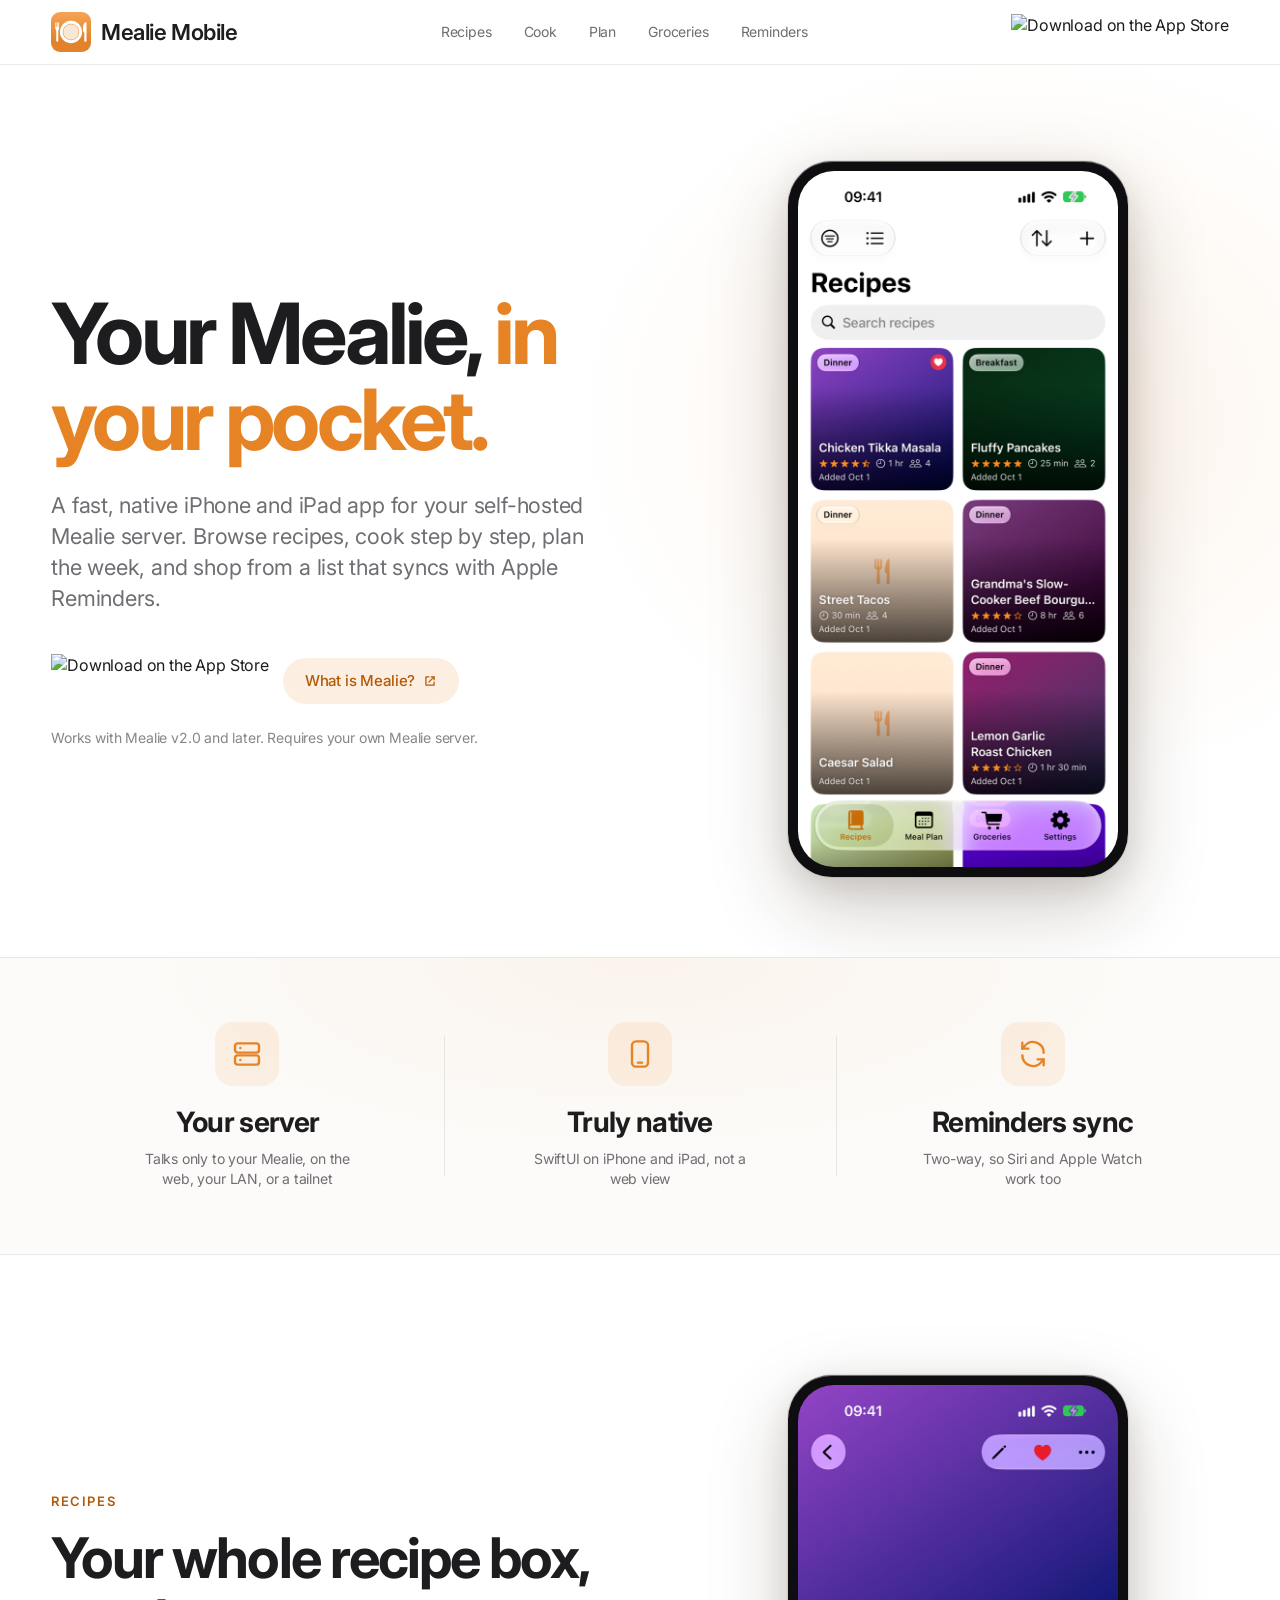
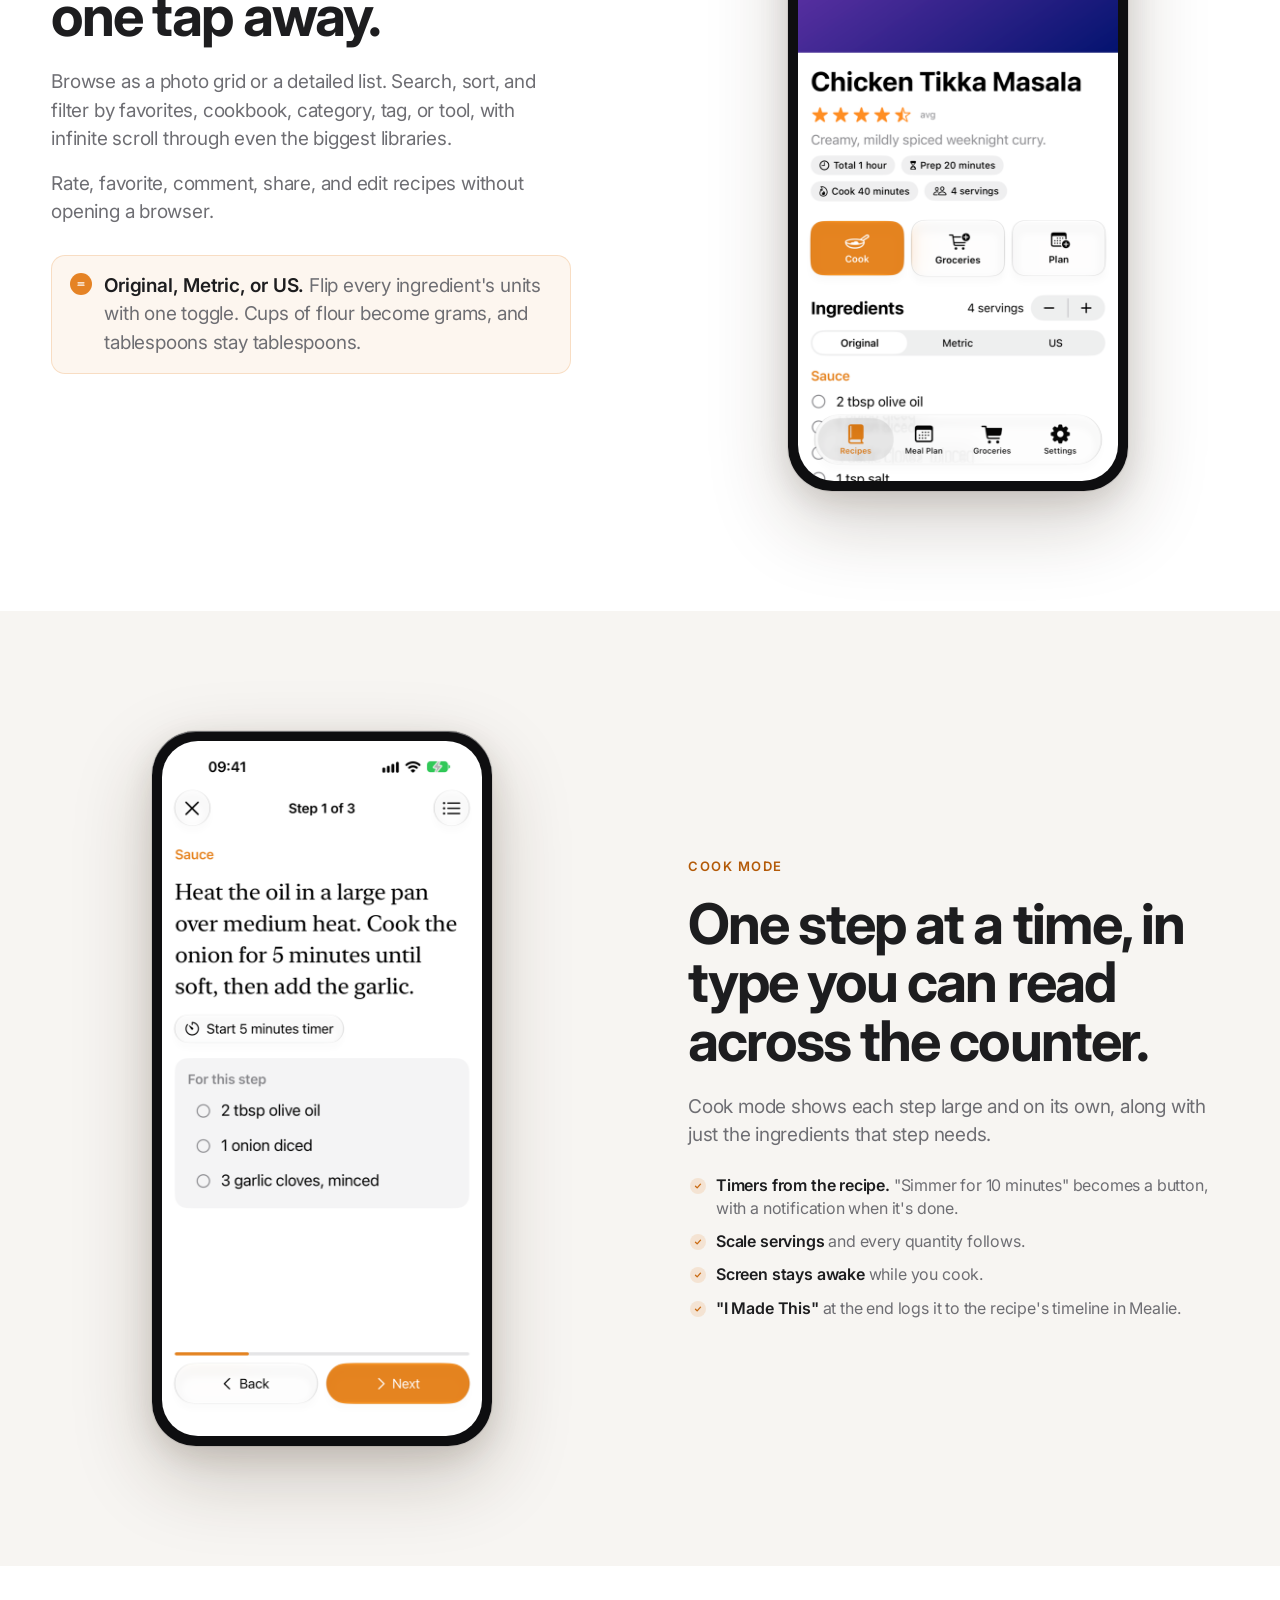
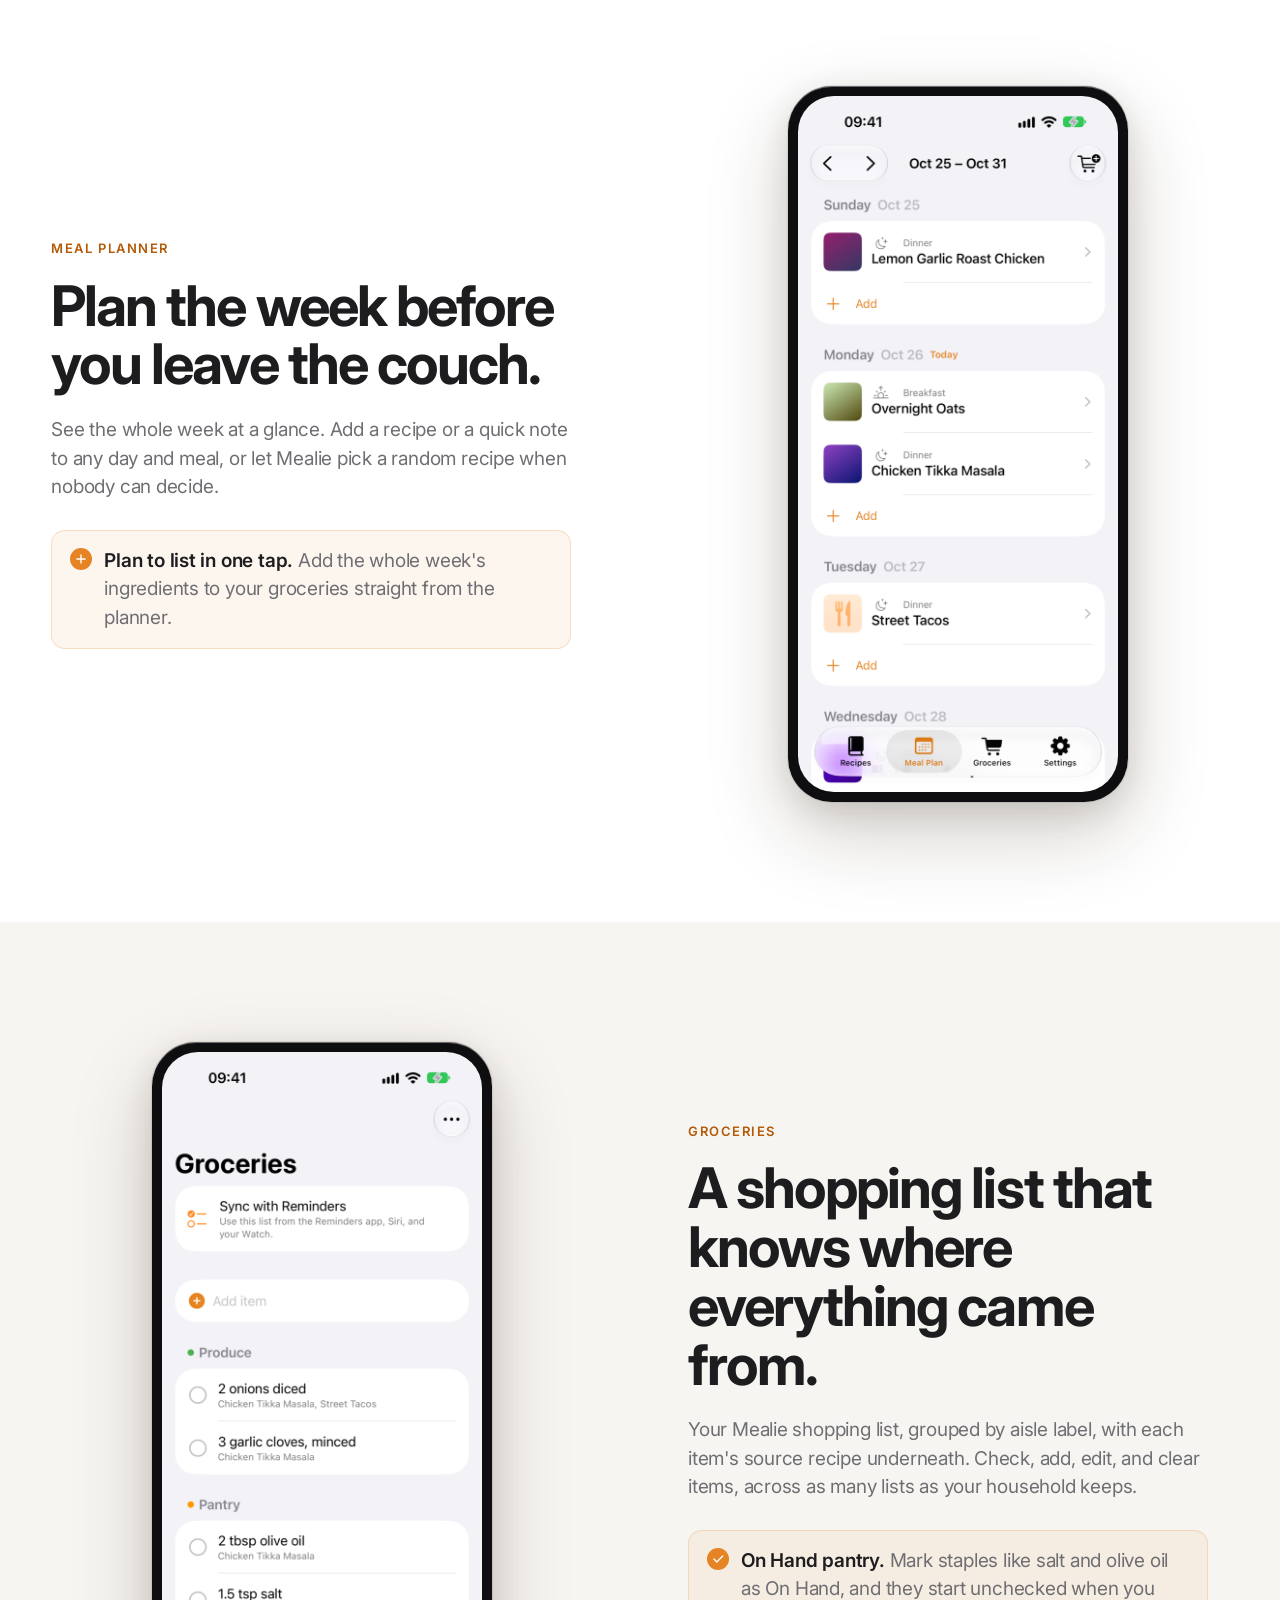
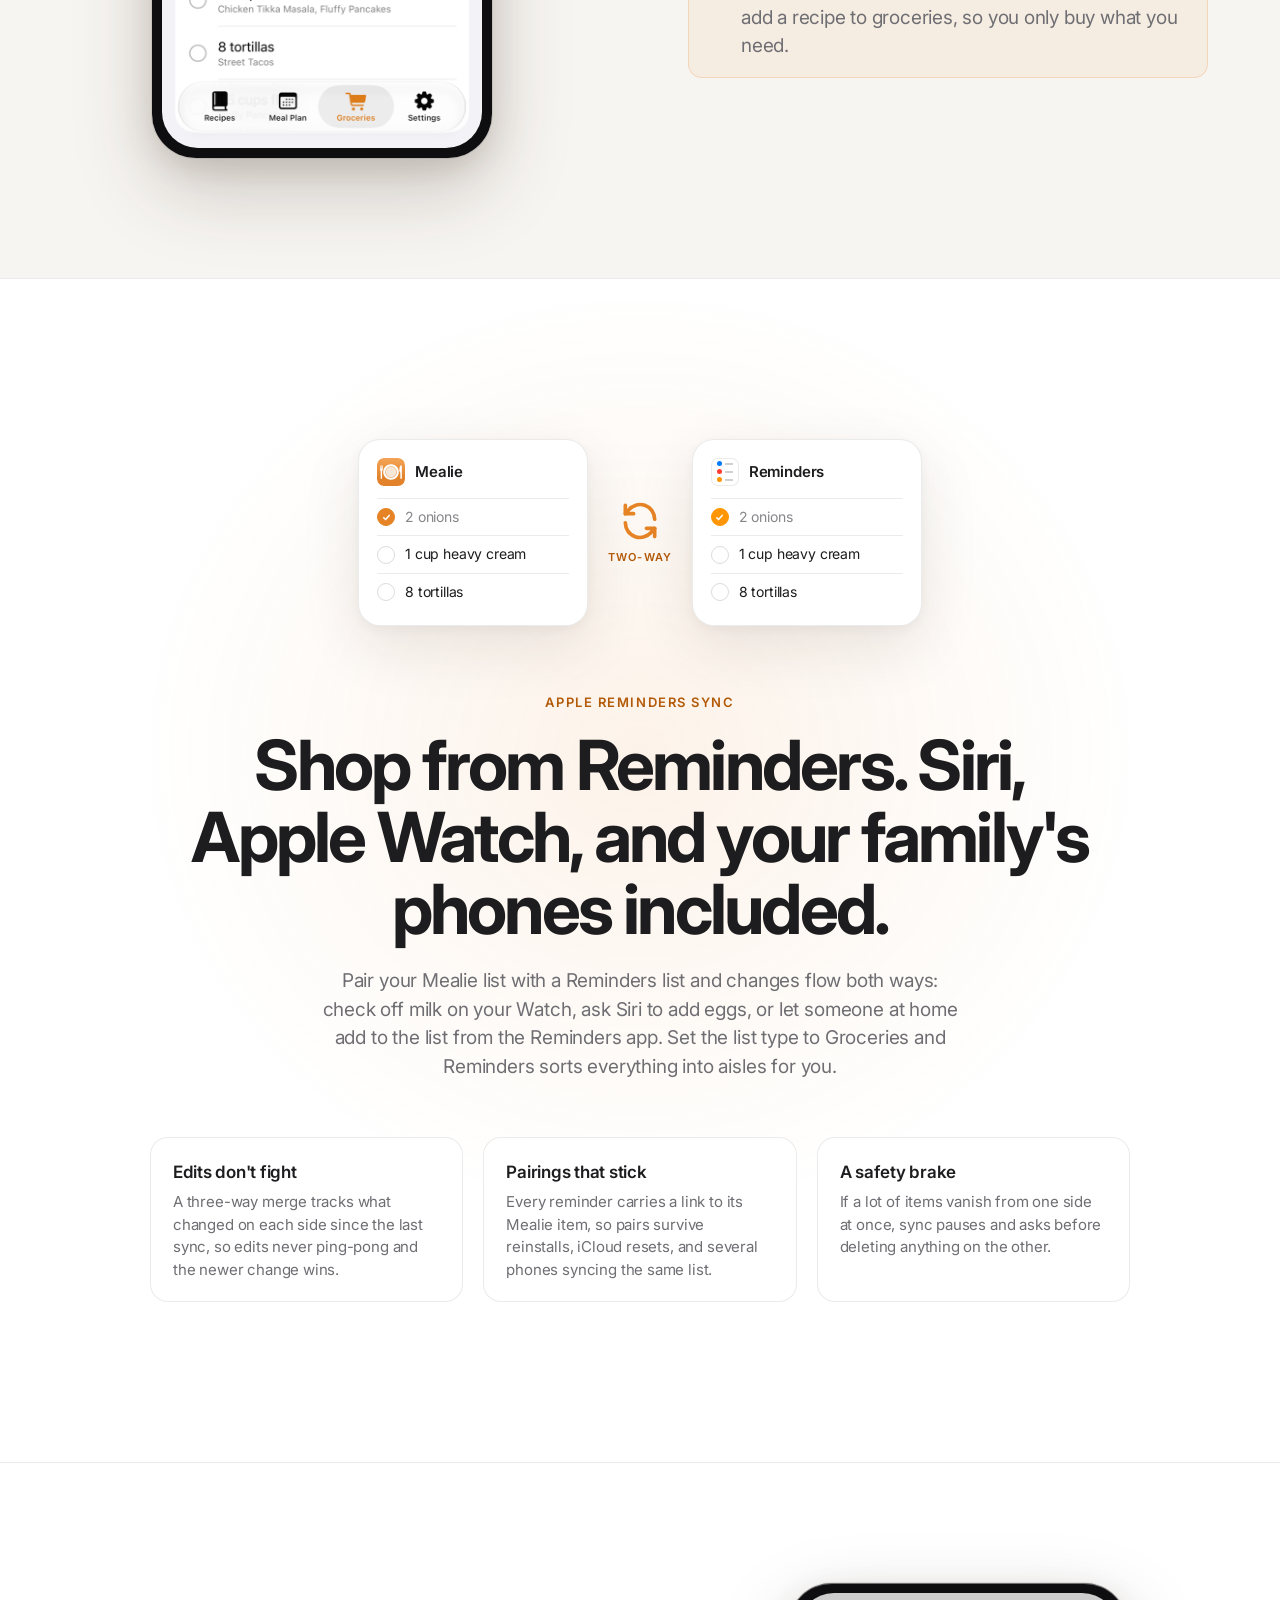
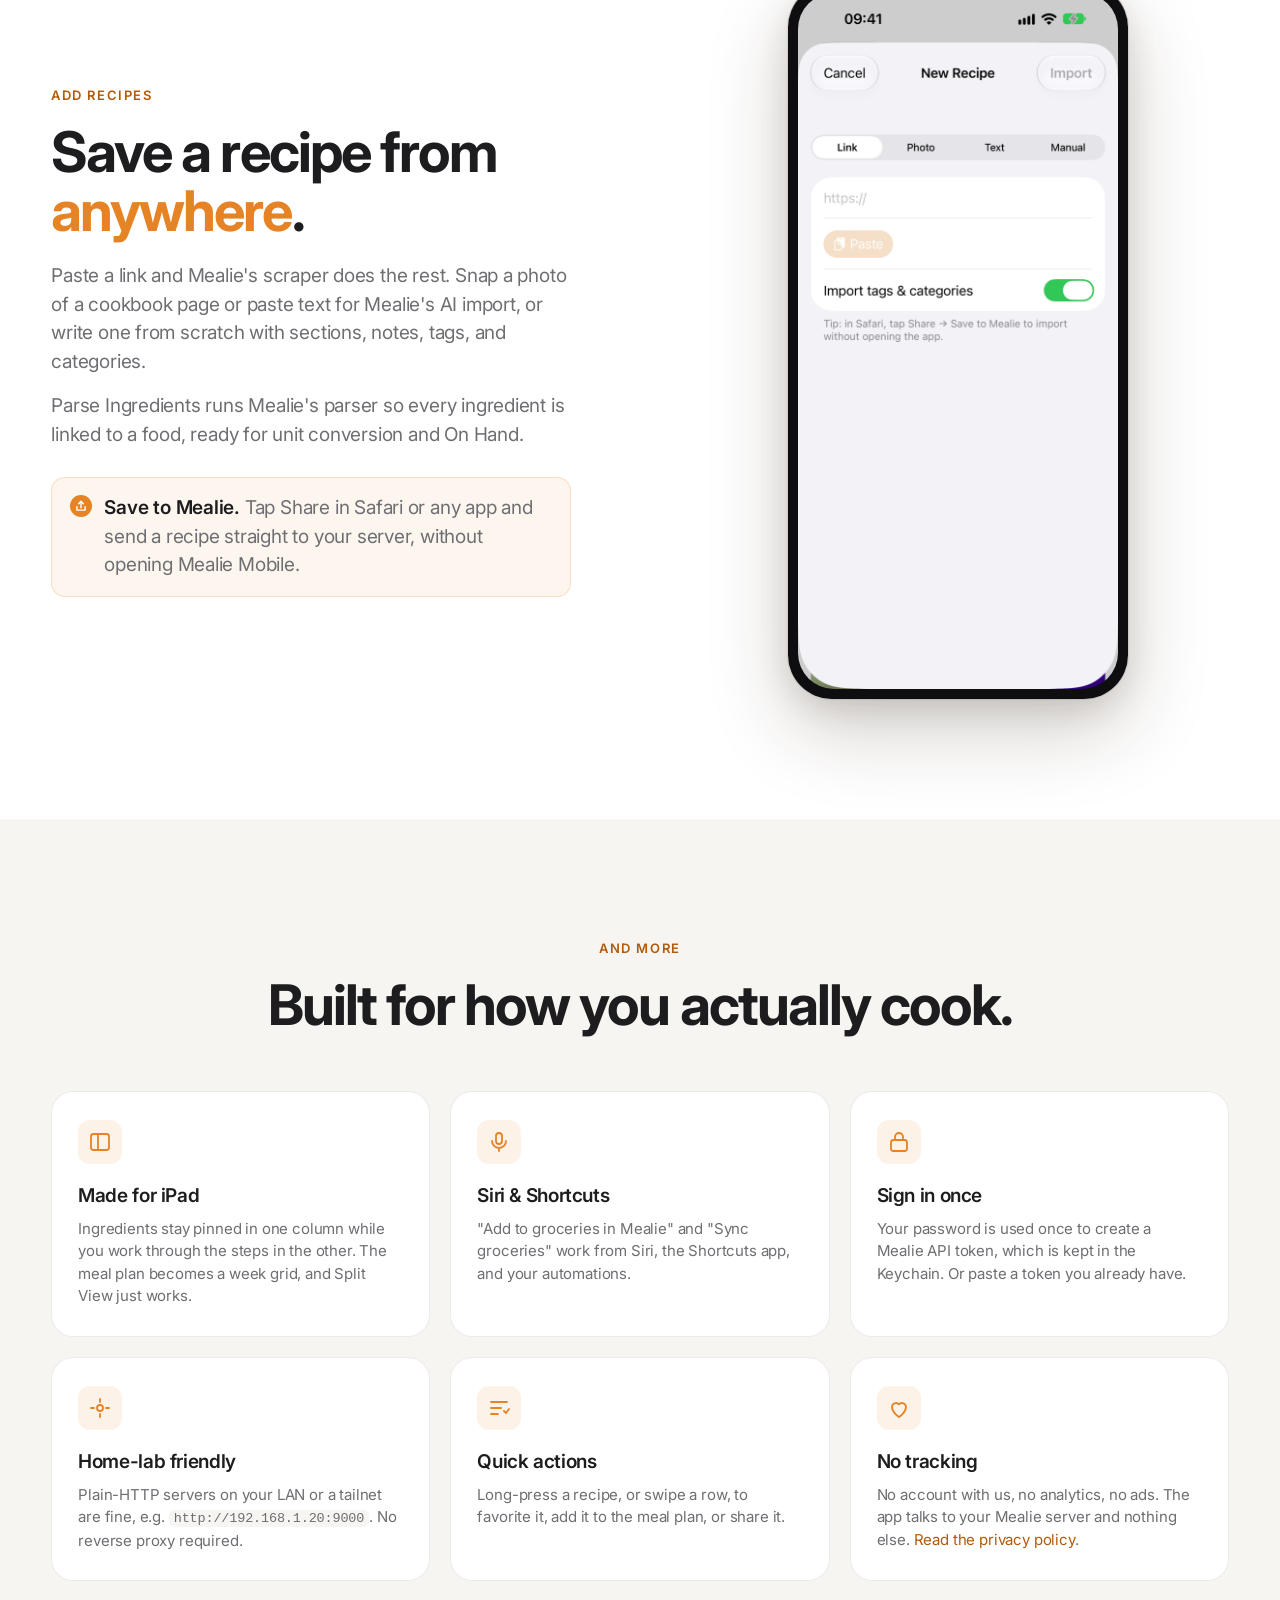
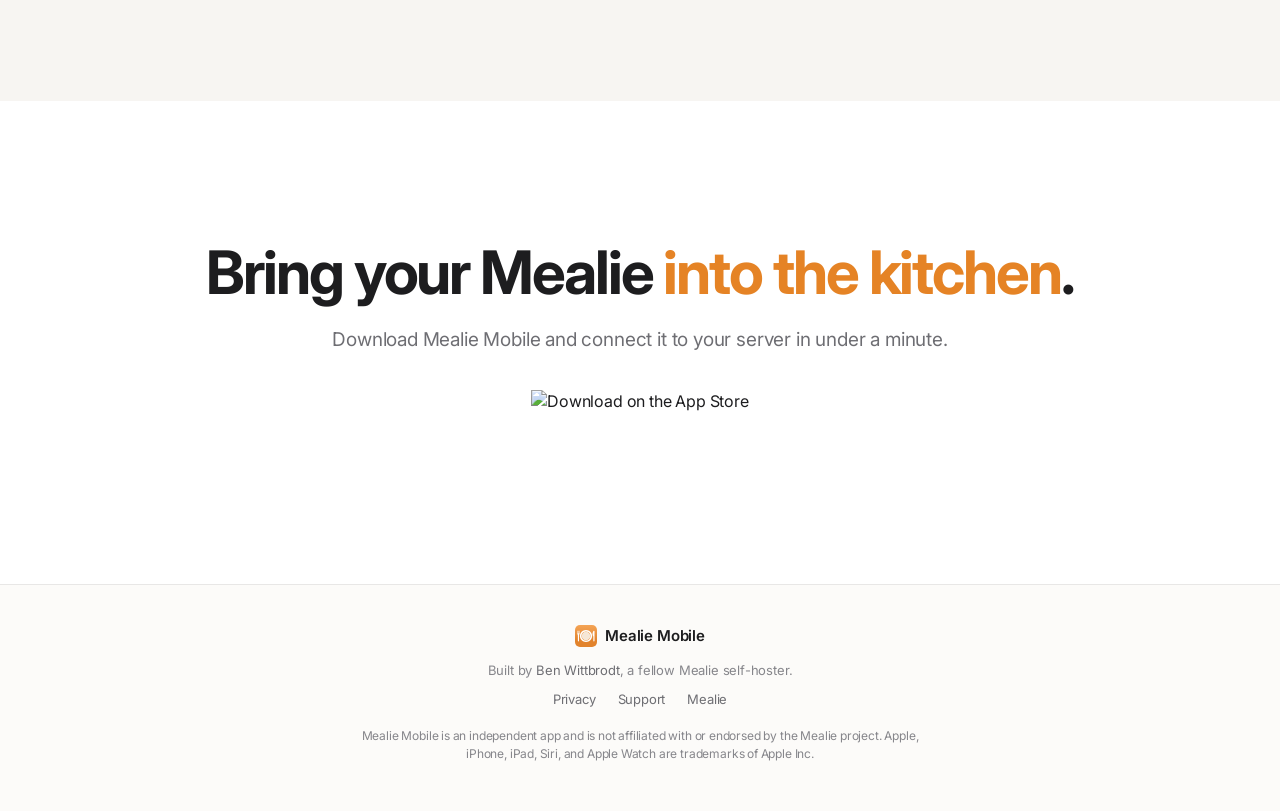
==== index.html @ fdcc12df "initial commit" ====
<!DOCTYPE html>
<html lang="en">

<head>
  <meta charset="UTF-8" />
  <meta name="viewport" content="width=device-width, initial-scale=1" />
  <title>Mealie Mobile — Your Mealie Server, Native on iPhone</title>
  <meta name="description"
    content="A native iPhone and iPad app for your self-hosted Mealie server. Browse recipes, cook step by step, plan the week, and shop with a grocery list that syncs two ways with Apple Reminders." />
  <link rel="icon" href="mealie_icon.svg" type="image/svg+xml" />
  <link rel="icon" href="ios_icon.png" type="image/png" />
  <link rel="apple-touch-icon" href="ios_icon.png" />
  <link rel="preconnect" href="https://fonts.googleapis.com" />
  <link rel="preconnect" href="https://fonts.gstatic.com" crossorigin />
  <link href="https://fonts.googleapis.com/css2?family=Inter:wght@400;500;600;700;800;900&display=swap"
    rel="stylesheet" />

  <link rel="stylesheet" href="style.css" />
</head>

<body>

  <nav>
    <div class="container nav-inner">
      <a class="logo" href="#">
        <img src="mealie_icon.svg" alt="" />
        <span>Mealie Mobile</span>
      </a>
      <div class="nav-links">
        <a href="#recipes">Recipes</a>
        <a href="#cook">Cook</a>
        <a href="#plan">Plan</a>
        <a href="#groceries">Groceries</a>
        <a href="#reminders">Reminders</a>
      </div>
      <!-- TODO: replace #download with the App Store URL once the listing is live (all badges on this page) -->
      <a class="nav-cta" href="#download" aria-label="Download Mealie Mobile on the App Store">
        <img src="https://tools.applemediaservices.com/api/badges/download-on-the-app-store/black/en-us?size=250x83"
          alt="Download on the App Store" />
      </a>
    </div>
  </nav>

  <main>

    <!-- HERO -->
    <section class="hero">
      <div class="container hero-grid">
        <div class="hero-copy">
          <h1>Your Mealie,<span class="accent"> in your pocket.</span></h1>
          <p class="hero-sub">
            A fast, native iPhone and iPad app for your self-hosted Mealie server. Browse recipes, cook step by step,
            plan the week, and shop from a list that syncs with Apple Reminders.
          </p>
          <div class="hero-actions">
            <a class="app-store-badge" href="#download" aria-label="Download Mealie Mobile on the App Store">
              <img
                src="https://tools.applemediaservices.com/api/badges/download-on-the-app-store/black/en-us?size=250x83"
                alt="Download on the App Store" />
            </a>
            <a class="btn-secondary" href="https://mealie.io" target="_blank" rel="noopener">
              What is Mealie?
              <svg width="14" height="14" viewBox="0 0 24 24" fill="none" stroke="currentColor" stroke-width="2.2"
                stroke-linecap="round" stroke-linejoin="round" aria-hidden="true">
                <path d="M14 5h5v5" />
                <path d="M19 5l-9 9" />
                <path d="M19 14v5H5V5h5" />
              </svg>
            </a>
          </div>
          <p class="hero-note">Works with Mealie v2.0 and later. Requires your own Mealie server.</p>
        </div>
        <div class="hero-device">
          <div class="device-frame">
            <div class="device-screen">
              <img src="screenshots/recipes.png" alt="Recipe library in Mealie Mobile"
                onerror="this.style.display='none'" />
            </div>
          </div>
        </div>
      </div>
    </section>

    <!-- METRICS STRIP -->
    <section class="metrics">
      <div class="container metrics-grid">
        <div class="metric">
          <div class="metric-icon" aria-hidden="true">
            <svg viewBox="0 0 24 24" fill="none" stroke="currentColor" stroke-width="1.8" stroke-linecap="round"
              stroke-linejoin="round">
              <rect x="3" y="4" width="18" height="7" rx="2" />
              <rect x="3" y="13" width="18" height="7" rx="2" />
              <path d="M7 7.5h.01M7 16.5h.01" />
            </svg>
          </div>
          <span class="metric-value">Your server</span>
          <span class="metric-label">Talks only to your Mealie, on the web, your LAN, or a tailnet</span>
        </div>
        <div class="metric">
          <div class="metric-icon" aria-hidden="true">
            <svg viewBox="0 0 24 24" fill="none" stroke="currentColor" stroke-width="1.8" stroke-linecap="round"
              stroke-linejoin="round">
              <rect x="6" y="2.5" width="12" height="19" rx="3" />
              <path d="M10.5 18.5h3" />
            </svg>
          </div>
          <span class="metric-value">Truly native</span>
          <span class="metric-label">SwiftUI on iPhone and iPad, not a web view</span>
        </div>
        <div class="metric">
          <div class="metric-icon" aria-hidden="true">
            <svg viewBox="0 0 24 24" fill="none" stroke="currentColor" stroke-width="1.8" stroke-linecap="round"
              stroke-linejoin="round">
              <path d="M20 11a8 8 0 0 0-14.3-4.9L4 8" />
              <path d="M4 3.5V8h4.5" />
              <path d="M4 13a8 8 0 0 0 14.3 4.9L20 16" />
              <path d="M20 20.5V16h-4.5" />
            </svg>
          </div>
          <span class="metric-value">Reminders sync</span>
          <span class="metric-label">Two-way, so Siri and Apple Watch work too</span>
        </div>
      </div>
    </section>

    <!-- RECIPES -->
    <section id="recipes" class="feature">
      <div class="container feature-grid">
        <div class="feature-copy">
          <div class="eyebrow">Recipes</div>
          <h2>Your whole recipe box, one tap away.</h2>
          <p>
            Browse as a photo grid or a detailed list. Search, sort, and filter by favorites, cookbook, category, tag,
            or tool, with infinite scroll through even the biggest libraries.
          </p>
          <p>
            Rate, favorite, comment, share, and edit recipes without opening a browser.
          </p>
          <div class="feature-callout">
            <div class="fc-icon" aria-hidden="true">
              <svg viewBox="0 0 24 24" fill="none" stroke="currentColor" stroke-width="2.4" stroke-linecap="round"
                stroke-linejoin="round">
                <path d="M7 10h10M7 14h10" />
              </svg>
            </div>
            <p><strong>Original, Metric, or US.</strong> Flip every ingredient's units with one toggle. Cups of flour
              become grams, and tablespoons stay tablespoons.</p>
          </div>
        </div>
        <div class="feature-media">
          <div class="device-frame">
            <div class="device-screen">
              <img src="screenshots/recipe.png" alt="Recipe page with ingredients and unit toggle"
                onerror="this.style.display='none'" />
            </div>
          </div>
        </div>
      </div>
    </section>

    <!-- COOK MODE -->
    <section id="cook" class="feature alt">
      <div class="container feature-grid reverse">
        <div class="feature-copy">
          <div class="eyebrow">Cook Mode</div>
          <h2>One step at a time, in type you can read across the counter.</h2>
          <p>
            Cook mode shows each step large and on its own, along with just the ingredients that step needs.
          </p>
          <ul class="feature-list">
            <li><strong>Timers from the recipe.</strong> "Simmer for 10 minutes" becomes a button, with a
              notification when it's done.</li>
            <li><strong>Scale servings</strong> and every quantity follows.</li>
            <li><strong>Screen stays awake</strong> while you cook.</li>
            <li><strong>"I Made This"</strong> at the end logs it to the recipe's timeline in Mealie.</li>
          </ul>
        </div>
        <div class="feature-media">
          <div class="device-frame">
            <div class="device-screen">
              <img src="screenshots/cook.png" alt="Cook mode step with timer and step ingredients"
                onerror="this.style.display='none'" />
            </div>
          </div>
        </div>
      </div>
    </section>

    <!-- MEAL PLAN -->
    <section id="plan" class="feature">
      <div class="container feature-grid">
        <div class="feature-copy">
          <div class="eyebrow">Meal Planner</div>
          <h2>Plan the week before you leave the couch.</h2>
          <p>
            See the whole week at a glance. Add a recipe or a quick note to any day and meal, or let Mealie pick a
            random recipe when nobody can decide.
          </p>
          <div class="feature-callout">
            <div class="fc-icon" aria-hidden="true">
              <svg viewBox="0 0 24 24" fill="none" stroke="currentColor" stroke-width="2.4" stroke-linecap="round"
                stroke-linejoin="round">
                <path d="M12 5v14M5 12h14" />
              </svg>
            </div>
            <p><strong>Plan to list in one tap.</strong> Add the whole week's ingredients to your groceries straight
              from the planner.</p>
          </div>
        </div>
        <div class="feature-media">
          <div class="device-frame">
            <div class="device-screen">
              <img src="screenshots/mealplan.png" alt="Weekly meal plan" onerror="this.style.display='none'" />
            </div>
          </div>
        </div>
      </div>
    </section>

    <!-- GROCERIES -->
    <section id="groceries" class="feature alt">
      <div class="container feature-grid reverse">
        <div class="feature-copy">
          <div class="eyebrow">Groceries</div>
          <h2>A shopping list that knows where everything came from.</h2>
          <p>
            Your Mealie shopping list, grouped by aisle label, with each item's source recipe underneath. Check, add,
            edit, and clear items, across as many lists as your household keeps.
          </p>
          <div class="feature-callout">
            <div class="fc-icon" aria-hidden="true">
              <svg viewBox="0 0 24 24" fill="none" stroke="currentColor" stroke-width="2.4" stroke-linecap="round"
                stroke-linejoin="round">
                <path d="M5 12l5 5L20 7" />
              </svg>
            </div>
            <p><strong>On Hand pantry.</strong> Mark staples like salt and olive oil as On Hand, and they start
              unchecked when you add a recipe to groceries, so you only buy what you need.</p>
          </div>
        </div>
        <div class="feature-media">
          <div class="device-frame">
            <div class="device-screen">
              <img src="screenshots/groceries.png" alt="Grocery list grouped by label"
                onerror="this.style.display='none'" />
            </div>
          </div>
        </div>
      </div>
    </section>

    <!-- REMINDERS SYNC -->
    <section id="reminders" class="premium">
      <div class="container">
        <div class="sync-visual" role="img"
          aria-label="Items on the Mealie grocery list mirrored in an Apple Reminders list">
          <div class="sync-card">
            <div class="sync-card-head">
              <img src="mealie_icon.svg" alt="" />
              <span>Mealie</span>
            </div>
            <div class="sync-row done"><span class="tick"></span>2 onions</div>
            <div class="sync-row"><span class="tick"></span>1 cup heavy cream</div>
            <div class="sync-row"><span class="tick"></span>8 tortillas</div>
          </div>
          <div class="sync-arrows" aria-hidden="true">
            <svg viewBox="0 0 24 24" fill="none" stroke="currentColor" stroke-width="2" stroke-linecap="round"
              stroke-linejoin="round">
              <path d="M20 11a8 8 0 0 0-14.3-4.9L4 8" />
              <path d="M4 3.5V8h4.5" />
              <path d="M4 13a8 8 0 0 0 14.3 4.9L20 16" />
              <path d="M20 20.5V16h-4.5" />
            </svg>
            <span>Two-way</span>
          </div>
          <div class="sync-card reminders">
            <div class="sync-card-head">
              <span class="rem-icon" aria-hidden="true"><i style="--c:#007AFF"></i><i style="--c:#FF3B30"></i><i
                  style="--c:#FF9500"></i></span>
              <span>Reminders</span>
            </div>
            <div class="sync-row done"><span class="tick"></span>2 onions</div>
            <div class="sync-row"><span class="tick"></span>1 cup heavy cream</div>
            <div class="sync-row"><span class="tick"></span>8 tortillas</div>
          </div>
        </div>
        <div class="eyebrow">Apple Reminders Sync</div>
        <h2>Shop from Reminders. Siri, Apple Watch, and your family's phones included.</h2>
        <p>
          Pair your Mealie list with a Reminders list and changes flow both ways: check off milk on your Watch, ask Siri
          to add eggs, or let someone at home add to the list from the Reminders app. Set the list type to Groceries
          and Reminders sorts everything into aisles for you.
        </p>
        <div class="fact-grid">
          <div class="fact">
            <h3>Edits don't fight</h3>
            <p>A three-way merge tracks what changed on each side since the last sync, so edits never ping-pong and
              the newer change wins.</p>
          </div>
          <div class="fact">
            <h3>Pairings that stick</h3>
            <p>Every reminder carries a link to its Mealie item, so pairs survive reinstalls, iCloud resets, and
              several phones syncing the same list.</p>
          </div>
          <div class="fact">
            <h3>A safety brake</h3>
            <p>If a lot of items vanish from one side at once, sync pauses and asks before deleting anything on the
              other.</p>
          </div>
        </div>
      </div>
    </section>

    <!-- ADD RECIPES -->
    <section id="import" class="feature">
      <div class="container feature-grid">
        <div class="feature-copy">
          <div class="eyebrow">Add Recipes</div>
          <h2>Save a recipe from <span class="accent">anywhere</span>.</h2>
          <p>
            Paste a link and Mealie's scraper does the rest. Snap a photo of a cookbook page or paste text for Mealie's
            AI import, or write one from scratch with sections, notes, tags, and categories.
          </p>
          <p>
            Parse Ingredients runs Mealie's parser so every ingredient is linked to a food, ready for unit conversion
            and On Hand.
          </p>
          <div class="feature-callout">
            <div class="fc-icon" aria-hidden="true">
              <svg viewBox="0 0 24 24" fill="none" stroke="currentColor" stroke-width="2.4" stroke-linecap="round"
                stroke-linejoin="round">
                <path d="M12 15V4M8 8l4-4 4 4" />
                <path d="M5 13v6h14v-6" />
              </svg>
            </div>
            <p><strong>Save to Mealie.</strong> Tap Share in Safari or any app and send a recipe straight to your
              server, without opening Mealie Mobile.</p>
          </div>
        </div>
        <div class="feature-media">
          <div class="device-frame">
            <div class="device-screen">
              <img src="screenshots/import.png" alt="New recipe sheet with link, photo, text and manual import"
                onerror="this.style.display='none'" />
            </div>
          </div>
        </div>
      </div>
    </section>

    <!-- MORE -->
    <section class="more feature alt">
      <div class="container">
        <div class="more-head">
          <div class="eyebrow">And More</div>
          <h2>Built for how you actually cook.</h2>
        </div>
        <div class="card-grid">
          <div class="card">
            <div class="card-icon" aria-hidden="true">
              <svg viewBox="0 0 24 24" fill="none" stroke="currentColor" stroke-width="1.8" stroke-linecap="round"
                stroke-linejoin="round">
                <rect x="3" y="4" width="18" height="16" rx="2.5" />
                <path d="M10 4v16" />
              </svg>
            </div>
            <h3>Made for iPad</h3>
            <p>Ingredients stay pinned in one column while you work through the steps in the other. The meal plan
              becomes a week grid, and Split View just works.</p>
          </div>
          <div class="card">
            <div class="card-icon" aria-hidden="true">
              <svg viewBox="0 0 24 24" fill="none" stroke="currentColor" stroke-width="1.8" stroke-linecap="round"
                stroke-linejoin="round">
                <rect x="9" y="3" width="6" height="11" rx="3" />
                <path d="M5 11a7 7 0 0 0 14 0M12 18v3" />
              </svg>
            </div>
            <h3>Siri &amp; Shortcuts</h3>
            <p>"Add to groceries in Mealie" and "Sync groceries" work from Siri, the Shortcuts app, and your
              automations.</p>
          </div>
          <div class="card">
            <div class="card-icon" aria-hidden="true">
              <svg viewBox="0 0 24 24" fill="none" stroke="currentColor" stroke-width="1.8" stroke-linecap="round"
                stroke-linejoin="round">
                <rect x="4" y="10" width="16" height="11" rx="2.5" />
                <path d="M8 10V7a4 4 0 0 1 8 0v3" />
              </svg>
            </div>
            <h3>Sign in once</h3>
            <p>Your password is used once to create a Mealie API token, which is kept in the Keychain. Or paste a token
              you already have.</p>
          </div>
          <div class="card">
            <div class="card-icon" aria-hidden="true">
              <svg viewBox="0 0 24 24" fill="none" stroke="currentColor" stroke-width="1.8" stroke-linecap="round"
                stroke-linejoin="round">
                <circle cx="12" cy="12" r="3" />
                <path d="M12 3v3M12 18v3M3 12h3M18 12h3" />
              </svg>
            </div>
            <h3>Home-lab friendly</h3>
            <p>Plain-HTTP servers on your LAN or a tailnet are fine, e.g. <code>http://192.168.1.20:9000</code>. No
              reverse proxy required.</p>
          </div>
          <div class="card">
            <div class="card-icon" aria-hidden="true">
              <svg viewBox="0 0 24 24" fill="none" stroke="currentColor" stroke-width="1.8" stroke-linecap="round"
                stroke-linejoin="round">
                <path d="M4 6h16M4 12h10M4 18h7" />
                <path d="M17 15l2 2 3-4" />
              </svg>
            </div>
            <h3>Quick actions</h3>
            <p>Long-press a recipe, or swipe a row, to favorite it, add it to the meal plan, or share it.</p>
          </div>
          <div class="card">
            <div class="card-icon" aria-hidden="true">
              <svg viewBox="0 0 24 24" fill="none" stroke="currentColor" stroke-width="1.8" stroke-linecap="round"
                stroke-linejoin="round">
                <path d="M12 21s-7-4.4-7-10a4 4 0 0 1 7-2.6A4 4 0 0 1 19 11c0 5.6-7 10-7 10z" />
              </svg>
            </div>
            <h3>No tracking</h3>
            <p>No account with us, no analytics, no ads. The app talks to your Mealie server and nothing else. <a
                href="privacy.html" style="color:var(--accent-text)">Read the privacy policy</a>.</p>
          </div>
        </div>
      </div>
    </section>

    <!-- CTA -->
    <section id="download" class="cta">
      <div class="container">
        <h2>Bring your Mealie <span class="accent">into the kitchen</span>.</h2>
        <p>Download Mealie Mobile and connect it to your server in under a minute.</p>
        <div class="cta-actions">
          <a class="app-store-badge" href="#download" aria-label="Download Mealie Mobile on the App Store">
            <img src="https://tools.applemediaservices.com/api/badges/download-on-the-app-store/black/en-us?size=250x83"
              alt="Download on the App Store" />
          </a>
        </div>
      </div>
    </section>

  </main>

  <footer>
    <div class="container">
      <div class="footer-logo">
        <img src="mealie_icon.svg" alt="" />
        <span>Mealie Mobile</span>
      </div>
      <p>Built by <a href="https://benwittbrodt.com" target="_blank">Ben Wittbrodt</a>, a fellow Mealie self-hoster.</p>
      <div class="footer-links">
        <a href="privacy.html">Privacy</a>
        <a href="support.html">Support</a>
        <a href="https://mealie.io" target="_blank" rel="noopener">Mealie</a>
      </div>
      <p class="footer-legal">Mealie Mobile is an independent app and is not affiliated with or endorsed by the Mealie
        project. Apple, iPhone, iPad, Siri, and Apple Watch are trademarks of Apple Inc.</p>
    </div>
  </footer>

</body>

</html>
---- style.css ----
:root {
  --bg: #FFFFFF;
  --bg-soft: #F7F5F2;
  --bg-tint: #FCFBF9;
  --panel: #FFFFFF;

  --text: #1D1D1F;
  --text-2: #6E6E73;
  --text-3: #86868B;

  --border: rgba(0, 0, 0, 0.08);
  --border-2: rgba(0, 0, 0, 0.14);

  /* AccentColor from the app's asset catalog */
  --accent: #E58325;
  --accent-hover: #C96A12;
  /* Darker shade for small text on white, where the brand orange is too light to read */
  --accent-text: #B35A08;

  --max-width: 1280px;

  --accent-glow: rgba(229, 131, 37, 0.25);
  --elev-3: 0 20px 60px rgba(50, 30, 15, 0.10), 0 4px 12px rgba(50, 30, 15, 0.04);
}

* {
  margin: 0;
  padding: 0;
  box-sizing: border-box;
}

html {
  scroll-behavior: smooth;
}

body {
  font-family: 'Inter', -apple-system, BlinkMacSystemFont, 'SF Pro Display', 'SF Pro Text', Helvetica, sans-serif;
  background: var(--bg);
  color: var(--text);
  line-height: 1.47;
  letter-spacing: -0.011em;
  -webkit-font-smoothing: antialiased;
  -moz-osx-font-smoothing: grayscale;
}

a {
  color: inherit;
  text-decoration: none;
}

img {
  display: block;
  max-width: 100%;
}

code {
  font-family: ui-monospace, 'SF Mono', Menlo, monospace;
  font-size: 0.9em;
  background: var(--bg-soft);
  padding: 1px 5px;
  border-radius: 5px;
}

.container {
  width: min(92%, var(--max-width));
  margin: 0 auto;
}

/* ── NAV ─────────────────────────────────────────────── */
nav {
  position: sticky;
  top: 0;
  z-index: 100;
  backdrop-filter: saturate(180%) blur(20px);
  -webkit-backdrop-filter: saturate(180%) blur(20px);
  background: rgba(255, 255, 255, 0.72);
  border-bottom: 1px solid var(--border);
}

.nav-inner {
  height: 64px;
  display: flex;
  align-items: center;
  justify-content: space-between;
}

.logo {
  display: flex;
  align-items: center;
  gap: 10px;
  font-weight: 600;
  font-size: 22px;
  letter-spacing: -0.02em;
  color: var(--text);
}

.logo img {
  width: 40px;
  height: 40px;
}

.nav-links {
  display: flex;
  gap: 32px;
  font-size: 14px;
  color: var(--text-2);
}

.nav-links a:hover {
  color: var(--text);
}

.nav-cta img {
  height: 36px;
  transition: opacity 0.2s;
}

.nav-cta:hover img {
  opacity: 0.82;
}

/* ── HERO ────────────────────────────────────────────── */
.hero {
  padding: 96px 0 80px;
  background:
    radial-gradient(ellipse 50% 60% at 80% 40%, rgba(229, 131, 37, 0.10), transparent 70%),
    var(--bg);
}

.hero-grid {
  display: grid;
  grid-template-columns: 1fr 1fr;
  gap: 96px;
  align-items: center;
}

.hero h1 {
  font-size: clamp(48px, 6.6vw, 88px);
  font-weight: 700;
  line-height: 1.02;
  letter-spacing: -0.045em;
  max-width: 760px;
  margin-bottom: 28px;
  color: var(--text);
}

.accent {
  color: var(--accent);
}

.hero-sub {
  font-size: clamp(18px, 1.7vw, 22px);
  color: var(--text-2);
  max-width: 560px;
  margin-bottom: 40px;
  line-height: 1.42;
  letter-spacing: -0.01em;
}

.hero-actions {
  display: flex;
  align-items: center;
  gap: 14px;
  flex-wrap: wrap;
}

.hero-note {
  margin-top: 20px;
  font-size: 14px;
  color: var(--text-3);
}

.btn-primary {
  background: var(--accent);
  color: #fff;
  font-weight: 500;
  font-size: 15px;
  padding: 12px 22px;
  border-radius: 999px;
  transition: background 0.18s;
}

.btn-primary:hover {
  background: var(--accent-hover);
}

.btn-secondary {
  color: var(--accent-text);
  font-weight: 500;
  font-size: 15px;
  padding: 12px 22px;
  border-radius: 999px;
  background: rgba(229, 131, 37, 0.13);
  display: inline-flex;
  align-items: center;
  gap: 8px;
  transition: background 0.18s, color 0.18s;
}

.btn-secondary:hover {
  background: rgba(229, 131, 37, 0.2);
  color: var(--accent-hover);
}

/* Device frame for hero + features
   Aspect ratio matches the iPhone 18 Pro screenshots (1206 × 2622). */
.device-frame {
  --device-ratio: 1206 / 2622;
  position: relative;
  width: 100%;
  max-width: 340px;
  margin: 0 auto;
  background: #0E0E10;
  border-radius: 44px;
  padding: 10px;
  box-shadow:
    0 1px 0 rgba(255, 255, 255, 0.4) inset,
    0 0 0 1px rgba(0, 0, 0, 0.08),
    0 30px 80px rgba(50, 30, 15, 0.22),
    0 10px 30px rgba(50, 30, 15, 0.12);
}

.device-screen {
  position: relative;
  width: 100%;
  aspect-ratio: var(--device-ratio);
  border-radius: 36px;
  overflow: hidden;
  background:
    radial-gradient(ellipse at 50% 0%, rgba(229, 131, 37, 0.18), transparent 60%),
    linear-gradient(180deg, #FCF7F2 0%, #F3E7DA 100%);
}

.device-screen img {
  display: block;
  width: 100%;
  height: auto;
}

/* ── METRICS STRIP ───────────────────────────────────── */
.metrics {
  position: relative;
  overflow: hidden;
  border-top: 1px solid var(--border);
  border-bottom: 1px solid var(--border);
  background: var(--bg-tint);
}

.metrics::before {
  content: '';
  position: absolute;
  inset: 0;
  background:
    radial-gradient(ellipse 60% 100% at 50% 0%, rgba(229, 131, 37, 0.06), transparent 70%);
  pointer-events: none;
}

.metrics-grid {
  position: relative;
  display: grid;
  grid-template-columns: repeat(3, 1fr);
  padding: 56px 0;
  gap: 0;
}

.metric {
  position: relative;
  display: flex;
  flex-direction: column;
  align-items: center;
  text-align: center;
  padding: 8px 24px;
}

.metric+.metric::before {
  content: '';
  position: absolute;
  left: 0;
  top: 12%;
  bottom: 12%;
  width: 1px;
  background: var(--border);
}

.metric-icon {
  width: 64px;
  height: 64px;
  margin-bottom: 16px;
  display: flex;
  align-items: center;
  justify-content: center;
  border-radius: 18px;
  color: var(--accent);
  background: rgba(229, 131, 37, 0.10);
}

.metric-icon svg {
  width: 32px;
  height: 32px;
}

.metric-value {
  display: block;
  font-size: 28px;
  font-weight: 700;
  letter-spacing: -0.025em;
  margin-bottom: 6px;
  color: var(--text);
}

.metric-label {
  display: block;
  font-size: 14px;
  color: var(--text-2);
  max-width: 240px;
}

/* ── FEATURE SECTIONS ────────────────────────────────── */
.feature {
  padding: 120px 0;
}

.feature.alt {
  background: var(--bg-soft);
}

.feature-grid {
  display: grid;
  grid-template-columns: 1fr 1fr;
  gap: 96px;
  align-items: center;
}

.feature-grid.reverse> :first-child {
  order: 2;
}

.eyebrow {
  color: var(--accent-text);
  font-size: 13px;
  font-weight: 600;
  letter-spacing: 0.12em;
  text-transform: uppercase;
  margin-bottom: 18px;
}

.feature-callout {
  margin-top: 28px;
  padding: 16px 18px;
  background: rgba(229, 131, 37, 0.07);
  border: 1px solid rgba(229, 131, 37, 0.22);
  border-radius: 14px;
  display: flex;
  gap: 12px;
  align-items: flex-start;
  max-width: 520px;
}

.feature-callout .fc-icon {
  flex-shrink: 0;
  width: 22px;
  height: 22px;
  border-radius: 50%;
  background: var(--accent);
  color: #fff;
  display: flex;
  align-items: center;
  justify-content: center;
  margin-top: 1px;
}

.feature-callout .fc-icon svg {
  width: 14px;
  height: 14px;
}

.feature-callout p {
  font-size: 15px;
  line-height: 1.45;
  color: var(--text-2);
  margin: 0;
  max-width: none;
}

.feature-callout strong {
  color: var(--text);
  font-weight: 600;
}

.feature h2 {
  font-size: clamp(36px, 4.6vw, 56px);
  font-weight: 700;
  line-height: 1.05;
  letter-spacing: -0.035em;
  margin-bottom: 22px;
  color: var(--text);
}

.feature p {
  font-size: 19px;
  color: var(--text-2);
  max-width: 520px;
  line-height: 1.5;
  letter-spacing: -0.011em;
}

.feature p+p {
  margin-top: 16px;
}

.feature-list {
  list-style: none;
  margin-top: 24px;
  display: grid;
  gap: 10px;
  max-width: 520px;
}

.feature-list li {
  position: relative;
  padding-left: 28px;
  font-size: 16px;
  color: var(--text-2);
  line-height: 1.45;
}

.feature-list li::before {
  content: '';
  position: absolute;
  left: 2px;
  top: 4px;
  width: 16px;
  height: 16px;
  border-radius: 50%;
  background: rgba(229, 131, 37, 0.15) url("data:image/svg+xml,%3Csvg xmlns='http://www.w3.org/2000/svg' viewBox='0 0 24 24' fill='none' stroke='%23C96A12' stroke-width='3.2' stroke-linecap='round' stroke-linejoin='round'%3E%3Cpath d='M6 12.5l4 4 8-9'/%3E%3C/svg%3E") center / 10px no-repeat;
}

.feature-list strong {
  color: var(--text);
  font-weight: 600;
}

/* ── PREMIUM (apple.com-style halo block) ────────────── */
.premium {
  padding: 160px 0;
  text-align: center;
  background:
    radial-gradient(ellipse 60% 60% at 50% 40%, rgba(229, 131, 37, 0.10), transparent 65%),
    var(--bg);
  border-top: 1px solid var(--border);
  border-bottom: 1px solid var(--border);
}

.premium .eyebrow {
  display: inline-block;
}

.premium h2 {
  font-size: clamp(40px, 5.4vw, 72px);
  font-weight: 700;
  line-height: 1.04;
  letter-spacing: -0.04em;
  max-width: 900px;
  margin: 0 auto 22px;
}

.premium p {
  max-width: 640px;
  margin: 0 auto;
  color: var(--text-2);
  font-size: 19px;
  line-height: 1.5;
}

/* ── RENDERED SYNC VISUAL ────────────────────────────── */
.sync-visual {
  display: flex;
  align-items: center;
  justify-content: center;
  gap: 20px;
  margin: 0 auto 64px;
}

.sync-card {
  width: 230px;
  background: #FFFFFF;
  border: 1px solid var(--border);
  border-radius: 22px;
  padding: 18px 18px 14px;
  text-align: left;
  box-shadow: var(--elev-3);
}

.sync-card-head {
  display: flex;
  align-items: center;
  gap: 10px;
  font-size: 15px;
  font-weight: 600;
  margin-bottom: 12px;
}

.sync-card-head img,
.sync-card-head .rem-icon {
  width: 28px;
  height: 28px;
  border-radius: 7px;
  flex-shrink: 0;
}

.rem-icon {
  background: #FFFFFF;
  border: 1px solid var(--border);
  display: flex;
  flex-direction: column;
  justify-content: center;
  gap: 3px;
  padding: 0 5px;
}

.rem-icon i {
  display: flex;
  align-items: center;
  gap: 3px;
}

.rem-icon i::before {
  content: '';
  width: 5px;
  height: 5px;
  border-radius: 50%;
  background: var(--c);
}

.rem-icon i::after {
  content: '';
  flex: 1;
  height: 1.5px;
  background: rgba(0, 0, 0, 0.18);
}

.sync-row {
  display: flex;
  align-items: center;
  gap: 10px;
  padding: 8px 0;
  font-size: 14px;
  color: var(--text);
  border-top: 1px solid var(--border);
}

.sync-row .tick {
  width: 18px;
  height: 18px;
  border-radius: 50%;
  border: 1.5px solid var(--border-2);
  flex-shrink: 0;
}

.sync-row.done {
  color: var(--text-3);
}

.sync-row.done .tick {
  border-color: var(--accent);
  background: var(--accent) url("data:image/svg+xml,%3Csvg xmlns='http://www.w3.org/2000/svg' viewBox='0 0 24 24' fill='none' stroke='white' stroke-width='3.4' stroke-linecap='round' stroke-linejoin='round'%3E%3Cpath d='M6 12.5l4 4 8-9'/%3E%3C/svg%3E") center / 11px no-repeat;
}

.sync-card.reminders .sync-row.done .tick {
  border-color: #FF9500;
  background-color: #FF9500;
}

.sync-arrows {
  display: flex;
  flex-direction: column;
  align-items: center;
  gap: 6px;
  color: var(--accent);
}

.sync-arrows svg {
  width: 44px;
  height: 44px;
  animation: syncSpin 6s linear infinite;
}

.sync-arrows span {
  font-size: 11px;
  font-weight: 600;
  letter-spacing: 0.1em;
  text-transform: uppercase;
  color: var(--accent-text);
}

@keyframes syncSpin {
  to {
    transform: rotate(360deg);
  }
}

@media (prefers-reduced-motion: reduce) {
  .sync-arrows svg {
    animation: none;
  }
}

.fact-grid {
  display: grid;
  grid-template-columns: repeat(3, 1fr);
  gap: 20px;
  max-width: 980px;
  margin: 56px auto 0;
  text-align: left;
}

.fact {
  background: #FFFFFF;
  border: 1px solid var(--border);
  border-radius: 18px;
  padding: 22px 22px 20px;
}

.fact h3 {
  font-size: 17px;
  font-weight: 600;
  letter-spacing: -0.015em;
  margin-bottom: 6px;
}

.premium .fact p {
  font-size: 15px;
  line-height: 1.5;
  margin: 0;
}

/* ── MORE FEATURES GRID ──────────────────────────────── */
.more {
  padding: 120px 0;
}

.more-head {
  text-align: center;
  margin-bottom: 56px;
}

.more-head h2 {
  font-size: clamp(36px, 4.6vw, 56px);
  font-weight: 700;
  line-height: 1.05;
  letter-spacing: -0.035em;
}

.card-grid {
  display: grid;
  grid-template-columns: repeat(3, 1fr);
  gap: 20px;
}

.card {
  background: var(--bg);
  border: 1px solid var(--border);
  border-radius: 22px;
  padding: 28px 26px;
}

.card-icon {
  width: 44px;
  height: 44px;
  border-radius: 12px;
  background: rgba(229, 131, 37, 0.10);
  color: var(--accent);
  display: flex;
  align-items: center;
  justify-content: center;
  margin-bottom: 18px;
}

.card-icon svg {
  width: 24px;
  height: 24px;
}

.card h3 {
  font-size: 19px;
  font-weight: 600;
  letter-spacing: -0.02em;
  margin-bottom: 8px;
}

.card p {
  font-size: 15px;
  color: var(--text-2);
  line-height: 1.5;
}

/* ── CTA ─────────────────────────────────────────────── */
.cta {
  padding: 140px 0;
  text-align: center;
}

.cta h2 {
  font-size: clamp(36px, 5vw, 60px);
  font-weight: 700;
  line-height: 1.05;
  letter-spacing: -0.035em;
  max-width: 880px;
  margin: 0 auto 22px;
}

.cta p {
  color: var(--text-2);
  font-size: 19px;
  margin-bottom: 36px;
}

.cta-actions {
  display: inline-flex;
  align-items: center;
  gap: 16px;
  flex-wrap: wrap;
  justify-content: center;
}

.app-store-badge img {
  height: 54px;
  transition: opacity 0.2s;
}

.app-store-badge:hover img {
  opacity: 0.85;
}

/* ── FOOTER ──────────────────────────────────────────── */
footer {
  border-top: 1px solid var(--border);
  padding: 40px 0 48px;
  text-align: center;
  color: var(--text-3);
  font-size: 13px;
  background: var(--bg-tint);
}

.footer-logo {
  display: inline-flex;
  align-items: center;
  gap: 8px;
  color: var(--text);
  font-weight: 600;
  font-size: 15px;
  margin-bottom: 14px;
}

.footer-logo img {
  width: 22px;
  height: 22px;
}

footer a {
  color: var(--text-2);
}

footer a:hover {
  color: var(--text);
  text-decoration: underline;
  text-underline-offset: 3px;
}

.footer-links {
  display: flex;
  justify-content: center;
  flex-wrap: wrap;
  gap: 22px;
  margin-top: 10px;
}

.footer-legal {
  max-width: 560px;
  margin: 18px auto 0;
  font-size: 12px;
  line-height: 1.5;
}

/* ── DOCUMENT PAGES (privacy, support) ───────────────── */
.privacy-wrap {
  max-width: 720px;
  margin: 0 auto;
  padding: 96px 24px 80px;
}

.privacy-wrap h1 {
  font-size: clamp(36px, 4vw, 48px);
  font-weight: 700;
  letter-spacing: -0.03em;
  line-height: 1.05;
  margin-bottom: 8px;
  color: var(--text);
}

.privacy-meta {
  color: var(--text-3);
  font-size: 14px;
  margin-bottom: 48px;
}

.privacy-wrap h2 {
  font-size: 19px;
  font-weight: 600;
  letter-spacing: -0.015em;
  color: var(--text);
  margin: 40px 0 10px;
}

.privacy-wrap p,
.privacy-wrap li {
  color: var(--text-2);
  font-size: 16px;
  line-height: 1.7;
}

.privacy-wrap p+p {
  margin-top: 12px;
}

.privacy-wrap strong {
  color: var(--text);
  font-weight: 600;
}

.privacy-wrap ul,
.privacy-wrap ol {
  padding-left: 20px;
  margin-top: 6px;
}

.privacy-wrap ul li,
.privacy-wrap ol li {
  margin-bottom: 4px;
}

.privacy-wrap a {
  color: var(--accent-text);
  text-decoration: none;
}

.privacy-wrap a:hover {
  text-decoration: underline;
  text-underline-offset: 3px;
}

.privacy-divider {
  border: none;
  border-top: 1px solid var(--border);
  margin: 40px 0;
}

.contact-card {
  margin: 8px 0 8px;
  padding: 22px 24px;
  border-radius: 18px;
  background: rgba(229, 131, 37, 0.07);
  border: 1px solid rgba(229, 131, 37, 0.22);
}

.contact-card p {
  margin: 0;
}

.contact-card .btn-primary {
  display: inline-block;
  margin-top: 14px;
  color: #fff;
}

.privacy-wrap .contact-card .btn-primary:hover {
  text-decoration: none;
}

details.faq {
  border-top: 1px solid var(--border);
  padding: 16px 0;
}

details.faq:last-of-type {
  border-bottom: 1px solid var(--border);
}

details.faq summary {
  cursor: pointer;
  list-style: none;
  display: flex;
  justify-content: space-between;
  align-items: center;
  gap: 16px;
  font-size: 17px;
  font-weight: 600;
  letter-spacing: -0.015em;
  color: var(--text);
}

details.faq summary::-webkit-details-marker {
  display: none;
}

details.faq summary::after {
  content: '+';
  flex-shrink: 0;
  font-size: 22px;
  font-weight: 400;
  color: var(--accent);
  transition: transform 0.2s;
}

details.faq[open] summary::after {
  transform: rotate(45deg);
}

details.faq>div {
  padding-top: 10px;
}

/* ── RESPONSIVE ──────────────────────────────────────── */
@media (max-width: 1000px) {
  .hero {
    padding: 64px 0 56px;
  }

  .hero-grid {
    grid-template-columns: 1fr;
    gap: 56px;
  }

  .feature {
    padding: 80px 0;
  }

  .feature-grid {
    grid-template-columns: 1fr;
    gap: 56px;
  }

  .feature-grid.reverse> :first-child {
    order: 0;
  }

  .metrics-grid {
    grid-template-columns: 1fr;
    gap: 28px;
    padding: 36px 0;
  }

  .metric+.metric::before {
    display: none;
  }

  .metric {
    padding: 4px 16px;
  }

  .nav-links {
    display: none;
  }

  .premium {
    padding: 100px 0;
  }

  .fact-grid,
  .card-grid {
    grid-template-columns: 1fr 1fr;
  }

  .more {
    padding: 80px 0;
  }

  .cta {
    padding: 100px 0;
  }
}

@media (max-width: 640px) {
  .hero h1 {
    letter-spacing: -0.035em;
  }

  .hero-actions {
    gap: 6px;
  }

  .device-frame {
    max-width: 280px;
  }

  .sync-visual {
    flex-direction: column;
    gap: 14px;
  }

  .sync-arrows svg {
    transform: rotate(90deg);
  }

  .fact-grid,
  .card-grid {
    grid-template-columns: 1fr;
  }

  .nav-cta img {
    height: 32px;
  }

  .logo {
    font-size: 19px;
  }

  .logo img {
    width: 34px;
    height: 34px;
  }

  .privacy-wrap {
    padding: 64px 16px 64px;
  }
}
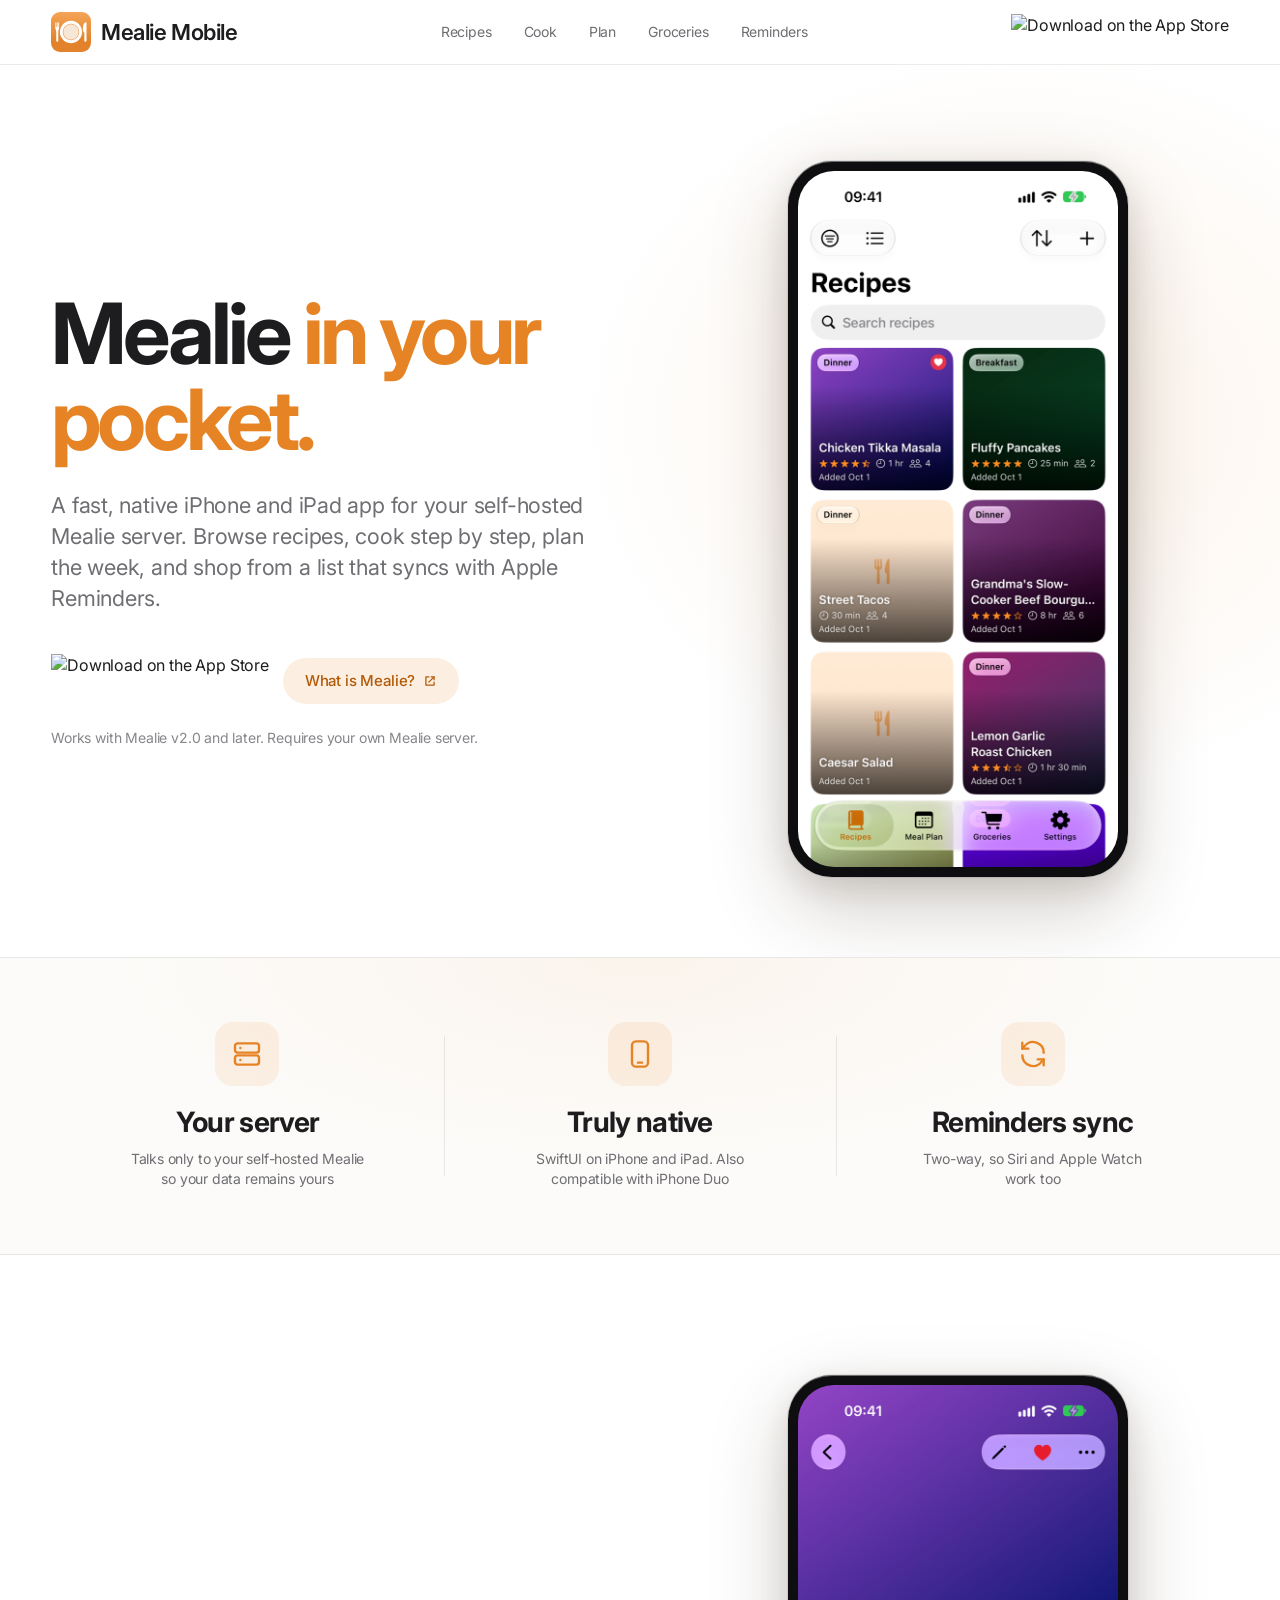
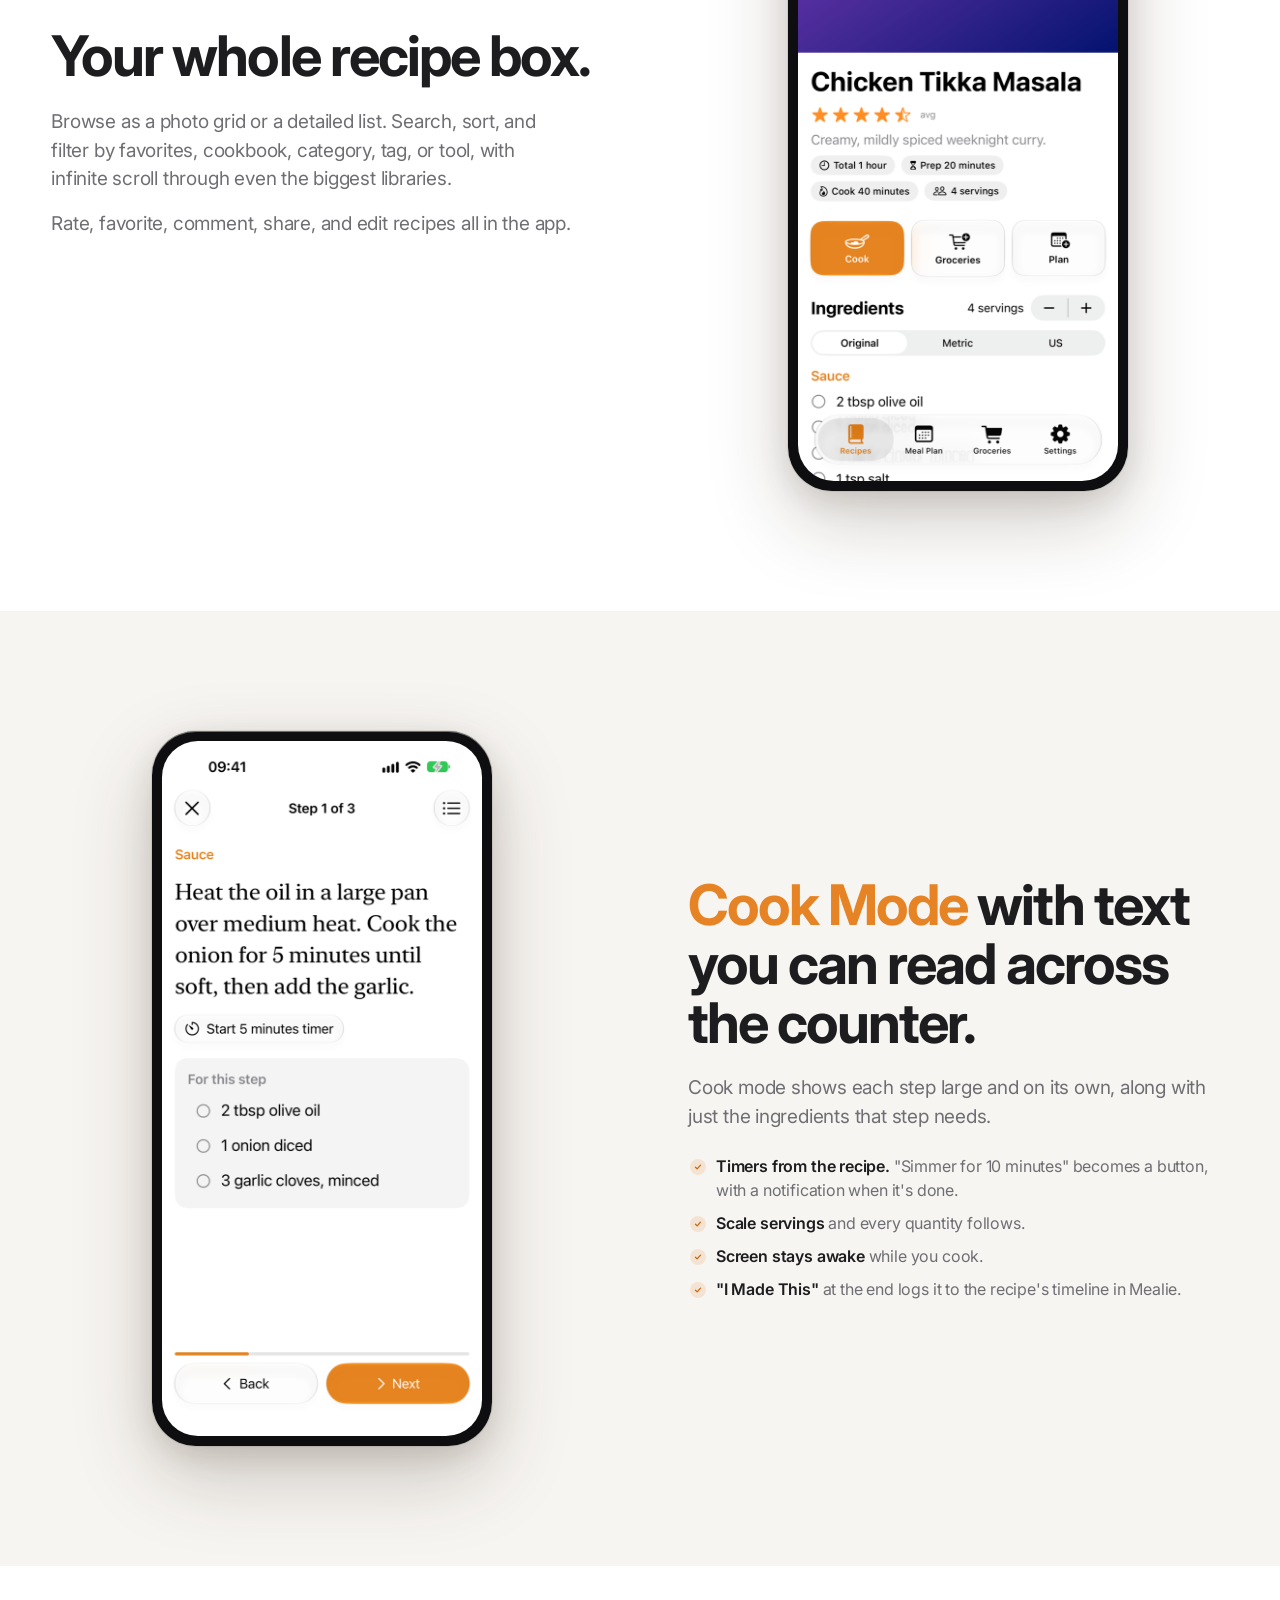
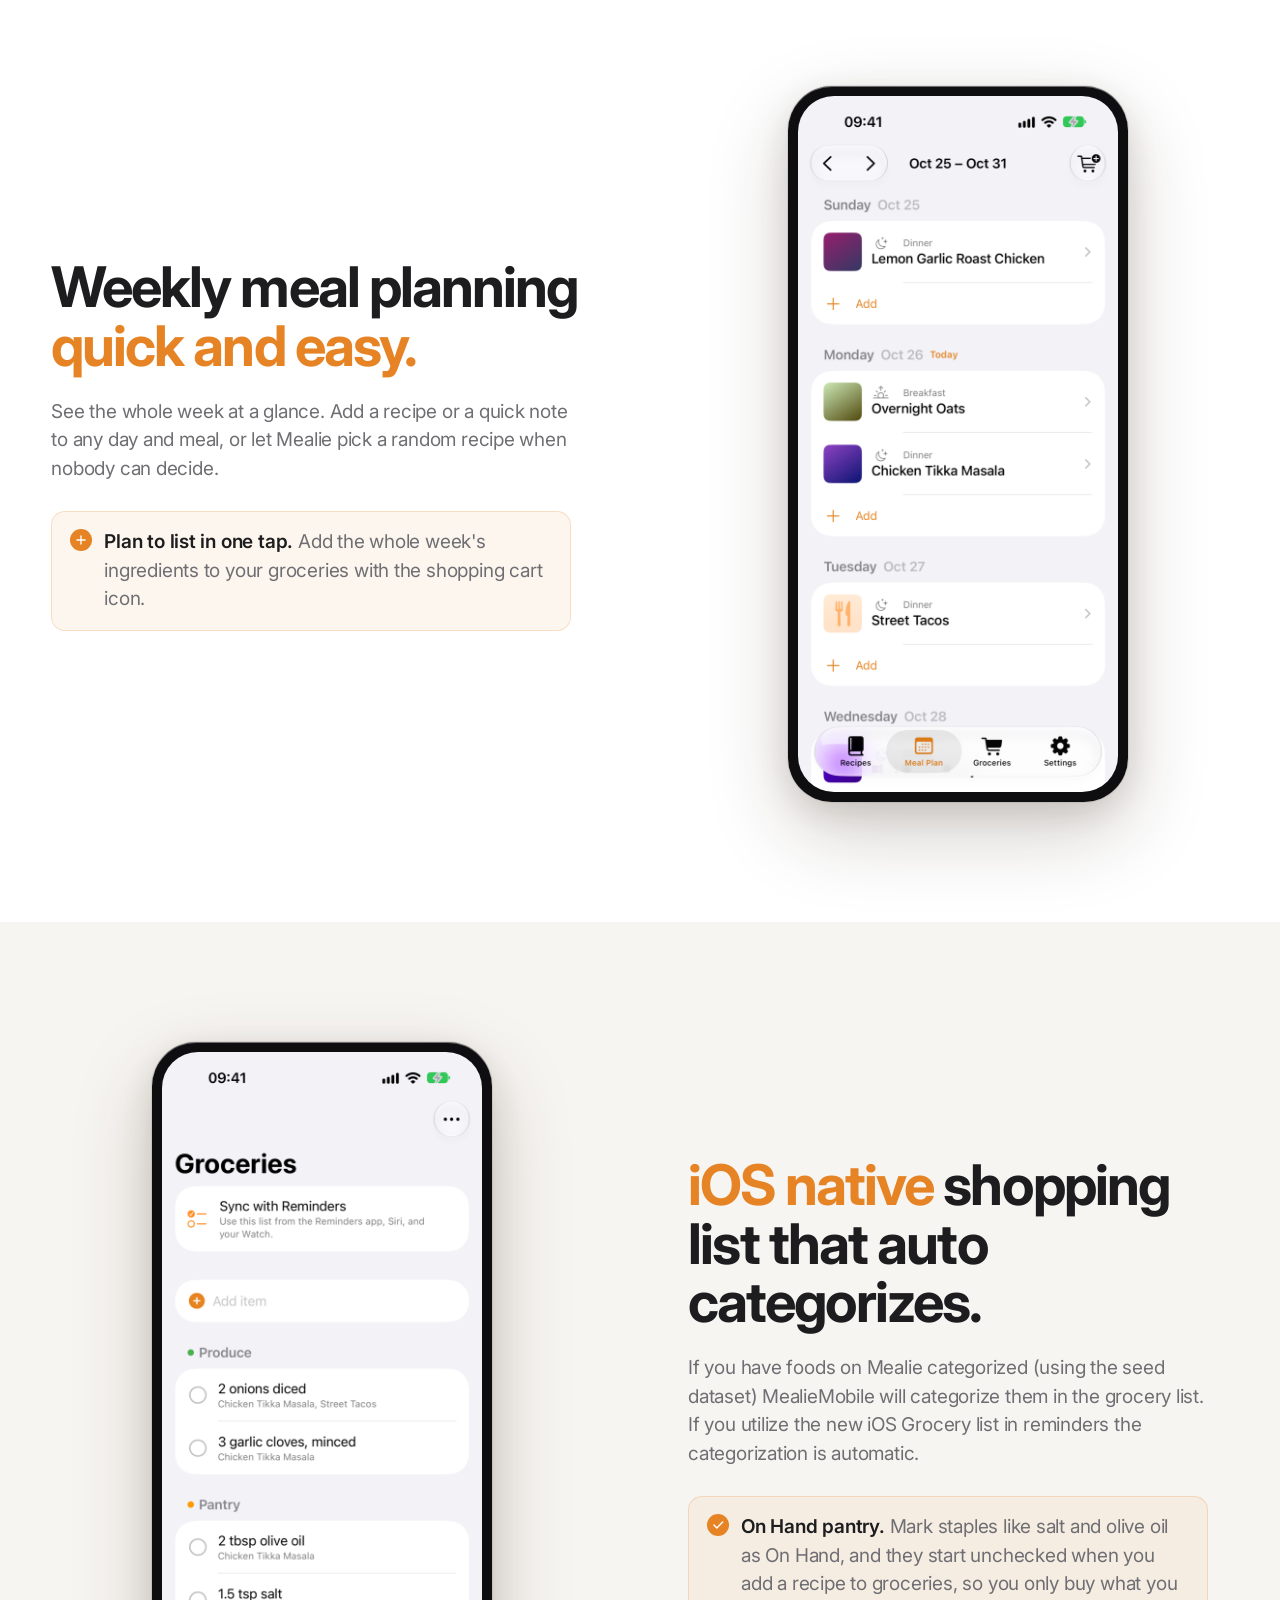
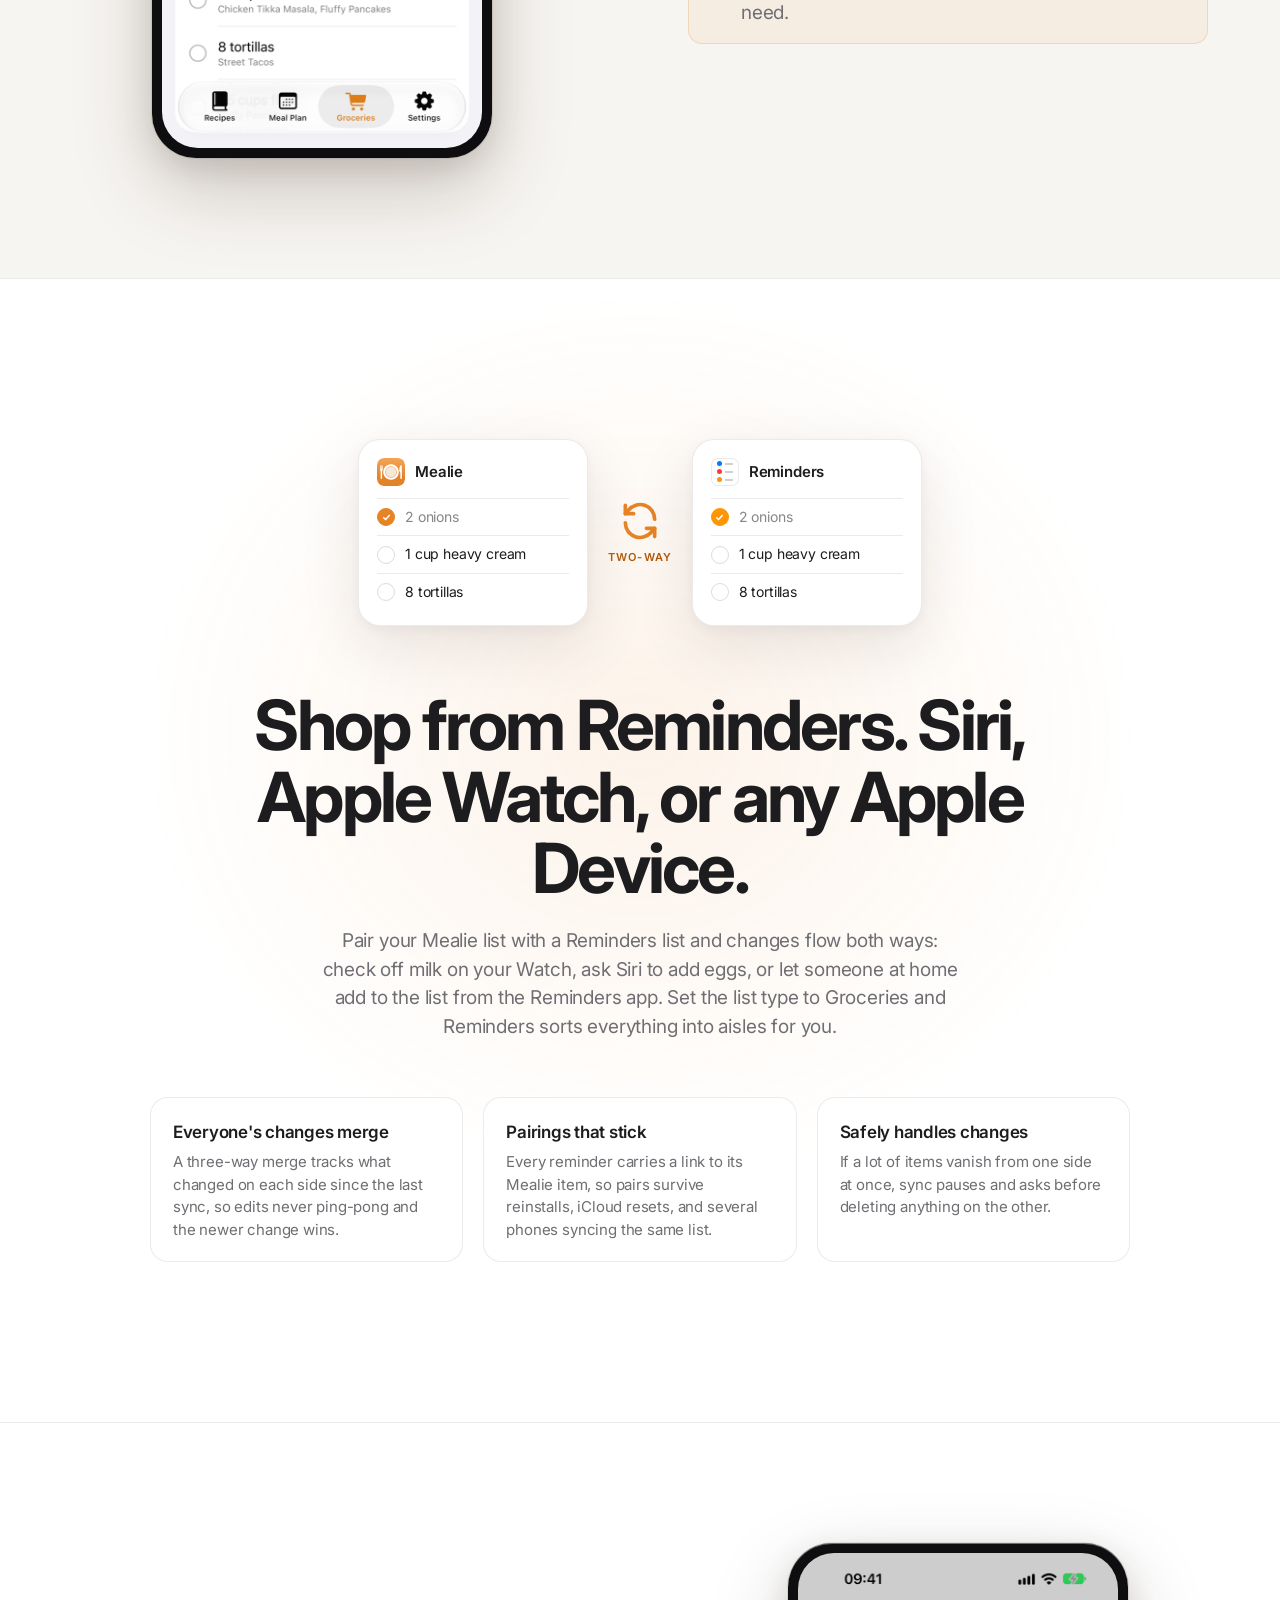
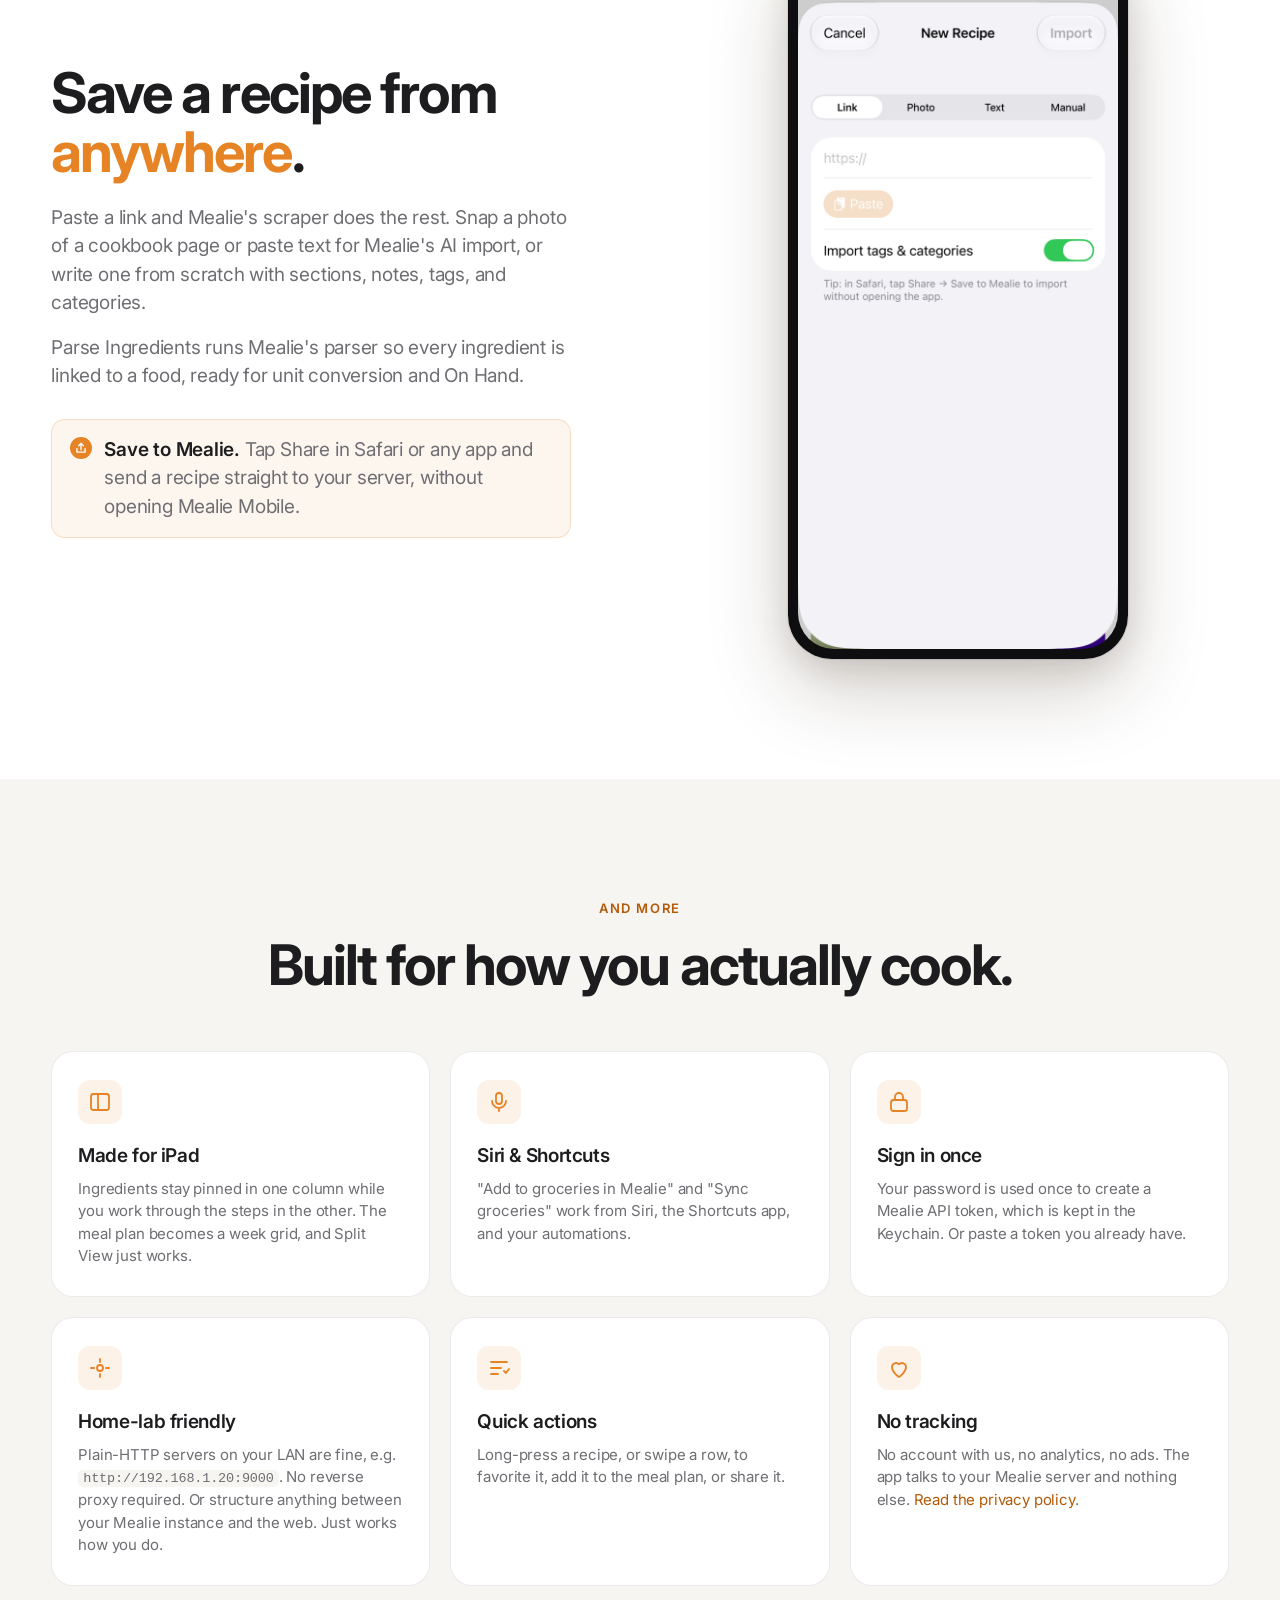
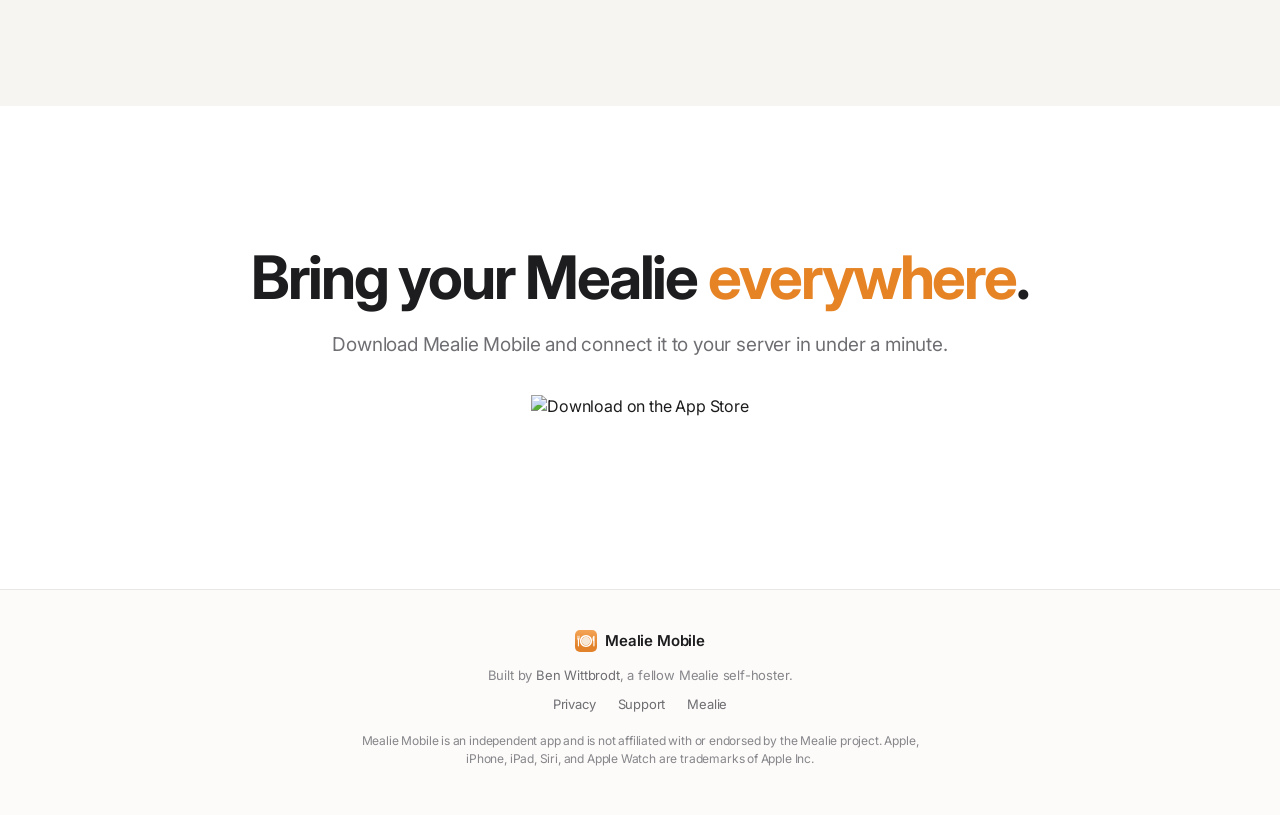
==== commit 21506f25: "update landing" ====
--- a/index.html
+++ b/index.html
@@ -47,7 +47,7 @@
     <section class="hero">
       <div class="container hero-grid">
         <div class="hero-copy">
-          <h1>Your Mealie,<span class="accent"> in your pocket.</span></h1>
+          <h1>Mealie<span class="accent"> in your pocket.</span></h1>
           <p class="hero-sub">
             A fast, native iPhone and iPad app for your self-hosted Mealie server. Browse recipes, cook step by step,
             plan the week, and shop from a list that syncs with Apple Reminders.
@@ -94,7 +94,7 @@
             </svg>
           </div>
           <span class="metric-value">Your server</span>
-          <span class="metric-label">Talks only to your Mealie, on the web, your LAN, or a tailnet</span>
+          <span class="metric-label">Talks only to your self-hosted Mealie so your data remains yours</span>
         </div>
         <div class="metric">
           <div class="metric-icon" aria-hidden="true">
@@ -105,7 +105,7 @@
             </svg>
           </div>
           <span class="metric-value">Truly native</span>
-          <span class="metric-label">SwiftUI on iPhone and iPad, not a web view</span>
+          <span class="metric-label">SwiftUI on iPhone and iPad. Also compatible with iPhone Duo</span>
         </div>
         <div class="metric">
           <div class="metric-icon" aria-hidden="true">
@@ -127,16 +127,15 @@
     <section id="recipes" class="feature">
       <div class="container feature-grid">
         <div class="feature-copy">
-          <div class="eyebrow">Recipes</div>
-          <h2>Your whole recipe box, one tap away.</h2>
+          <h2>Your whole recipe box.</h2>
           <p>
             Browse as a photo grid or a detailed list. Search, sort, and filter by favorites, cookbook, category, tag,
             or tool, with infinite scroll through even the biggest libraries.
           </p>
           <p>
-            Rate, favorite, comment, share, and edit recipes without opening a browser.
-          </p>
-          <div class="feature-callout">
+            Rate, favorite, comment, share, and edit recipes all in the app.
+          </p>
+          <!-- <div class="feature-callout">
             <div class="fc-icon" aria-hidden="true">
               <svg viewBox="0 0 24 24" fill="none" stroke="currentColor" stroke-width="2.4" stroke-linecap="round"
                 stroke-linejoin="round">
@@ -145,7 +144,7 @@
             </div>
             <p><strong>Original, Metric, or US.</strong> Flip every ingredient's units with one toggle. Cups of flour
               become grams, and tablespoons stay tablespoons.</p>
-          </div>
+          </div> -->
         </div>
         <div class="feature-media">
           <div class="device-frame">
@@ -162,8 +161,7 @@
     <section id="cook" class="feature alt">
       <div class="container feature-grid reverse">
         <div class="feature-copy">
-          <div class="eyebrow">Cook Mode</div>
-          <h2>One step at a time, in type you can read across the counter.</h2>
+          <h2><span class="accent">Cook Mode</span> with text you can read across the counter.</h2>
           <p>
             Cook mode shows each step large and on its own, along with just the ingredients that step needs.
           </p>
@@ -190,8 +188,7 @@
     <section id="plan" class="feature">
       <div class="container feature-grid">
         <div class="feature-copy">
-          <div class="eyebrow">Meal Planner</div>
-          <h2>Plan the week before you leave the couch.</h2>
+          <h2>Weekly meal planning <span class="accent">quick and easy.</span></h2>
           <p>
             See the whole week at a glance. Add a recipe or a quick note to any day and meal, or let Mealie pick a
             random recipe when nobody can decide.
@@ -203,8 +200,8 @@
                 <path d="M12 5v14M5 12h14" />
               </svg>
             </div>
-            <p><strong>Plan to list in one tap.</strong> Add the whole week's ingredients to your groceries straight
-              from the planner.</p>
+            <p><strong>Plan to list in one tap.</strong> Add the whole week's ingredients to your groceries with the
+              shopping cart icon.</p>
           </div>
         </div>
         <div class="feature-media">
@@ -221,11 +218,10 @@
     <section id="groceries" class="feature alt">
       <div class="container feature-grid reverse">
         <div class="feature-copy">
-          <div class="eyebrow">Groceries</div>
-          <h2>A shopping list that knows where everything came from.</h2>
-          <p>
-            Your Mealie shopping list, grouped by aisle label, with each item's source recipe underneath. Check, add,
-            edit, and clear items, across as many lists as your household keeps.
+          <h2><span class="accent">iOS native</span> shopping list that auto categorizes.</h2>
+          <p>
+            If you have foods on Mealie categorized (using the seed dataset) MealieMobile will categorize them in the
+            grocery list. If you utilize the new iOS Grocery list in reminders the categorization is automatic.
           </p>
           <div class="feature-callout">
             <div class="fc-icon" aria-hidden="true">
@@ -284,8 +280,7 @@
             <div class="sync-row"><span class="tick"></span>8 tortillas</div>
           </div>
         </div>
-        <div class="eyebrow">Apple Reminders Sync</div>
-        <h2>Shop from Reminders. Siri, Apple Watch, and your family's phones included.</h2>
+        <h2>Shop from Reminders. Siri, Apple Watch, or any Apple Device.</h2>
         <p>
           Pair your Mealie list with a Reminders list and changes flow both ways: check off milk on your Watch, ask Siri
           to add eggs, or let someone at home add to the list from the Reminders app. Set the list type to Groceries
@@ -293,7 +288,7 @@
         </p>
         <div class="fact-grid">
           <div class="fact">
-            <h3>Edits don't fight</h3>
+            <h3>Everyone's changes merge</h3>
             <p>A three-way merge tracks what changed on each side since the last sync, so edits never ping-pong and
               the newer change wins.</p>
           </div>
@@ -303,7 +298,7 @@
               several phones syncing the same list.</p>
           </div>
           <div class="fact">
-            <h3>A safety brake</h3>
+            <h3>Safely handles changes</h3>
             <p>If a lot of items vanish from one side at once, sync pauses and asks before deleting anything on the
               other.</p>
           </div>
@@ -315,7 +310,6 @@
     <section id="import" class="feature">
       <div class="container feature-grid">
         <div class="feature-copy">
-          <div class="eyebrow">Add Recipes</div>
           <h2>Save a recipe from <span class="accent">anywhere</span>.</h2>
           <p>
             Paste a link and Mealie's scraper does the rest. Snap a photo of a cookbook page or paste text for Mealie's
@@ -401,8 +395,9 @@
               </svg>
             </div>
             <h3>Home-lab friendly</h3>
-            <p>Plain-HTTP servers on your LAN or a tailnet are fine, e.g. <code>http://192.168.1.20:9000</code>. No
-              reverse proxy required.</p>
+            <p>Plain-HTTP servers on your LAN are fine, e.g. <code>http://192.168.1.20:9000</code>. No
+              reverse proxy required. Or structure anything between your Mealie instance and the web. Just works how you
+              do.</p>
           </div>
           <div class="card">
             <div class="card-icon" aria-hidden="true">
@@ -433,7 +428,7 @@
     <!-- CTA -->
     <section id="download" class="cta">
       <div class="container">
-        <h2>Bring your Mealie <span class="accent">into the kitchen</span>.</h2>
+        <h2>Bring your Mealie <span class="accent">everywhere</span>.</h2>
         <p>Download Mealie Mobile and connect it to your server in under a minute.</p>
         <div class="cta-actions">
           <a class="app-store-badge" href="#download" aria-label="Download Mealie Mobile on the App Store">
@@ -465,4 +460,4 @@
 
 </body>
 
-</html>
+</html>
--- a/style.css
+++ b/style.css
@@ -595,7 +595,7 @@
 
 @keyframes syncSpin {
   to {
-    transform: rotate(360deg);
+    transform: rotate(-360deg);
   }
 }
 
@@ -1023,4 +1023,4 @@
   .privacy-wrap {
     padding: 64px 16px 64px;
   }
-}
+}
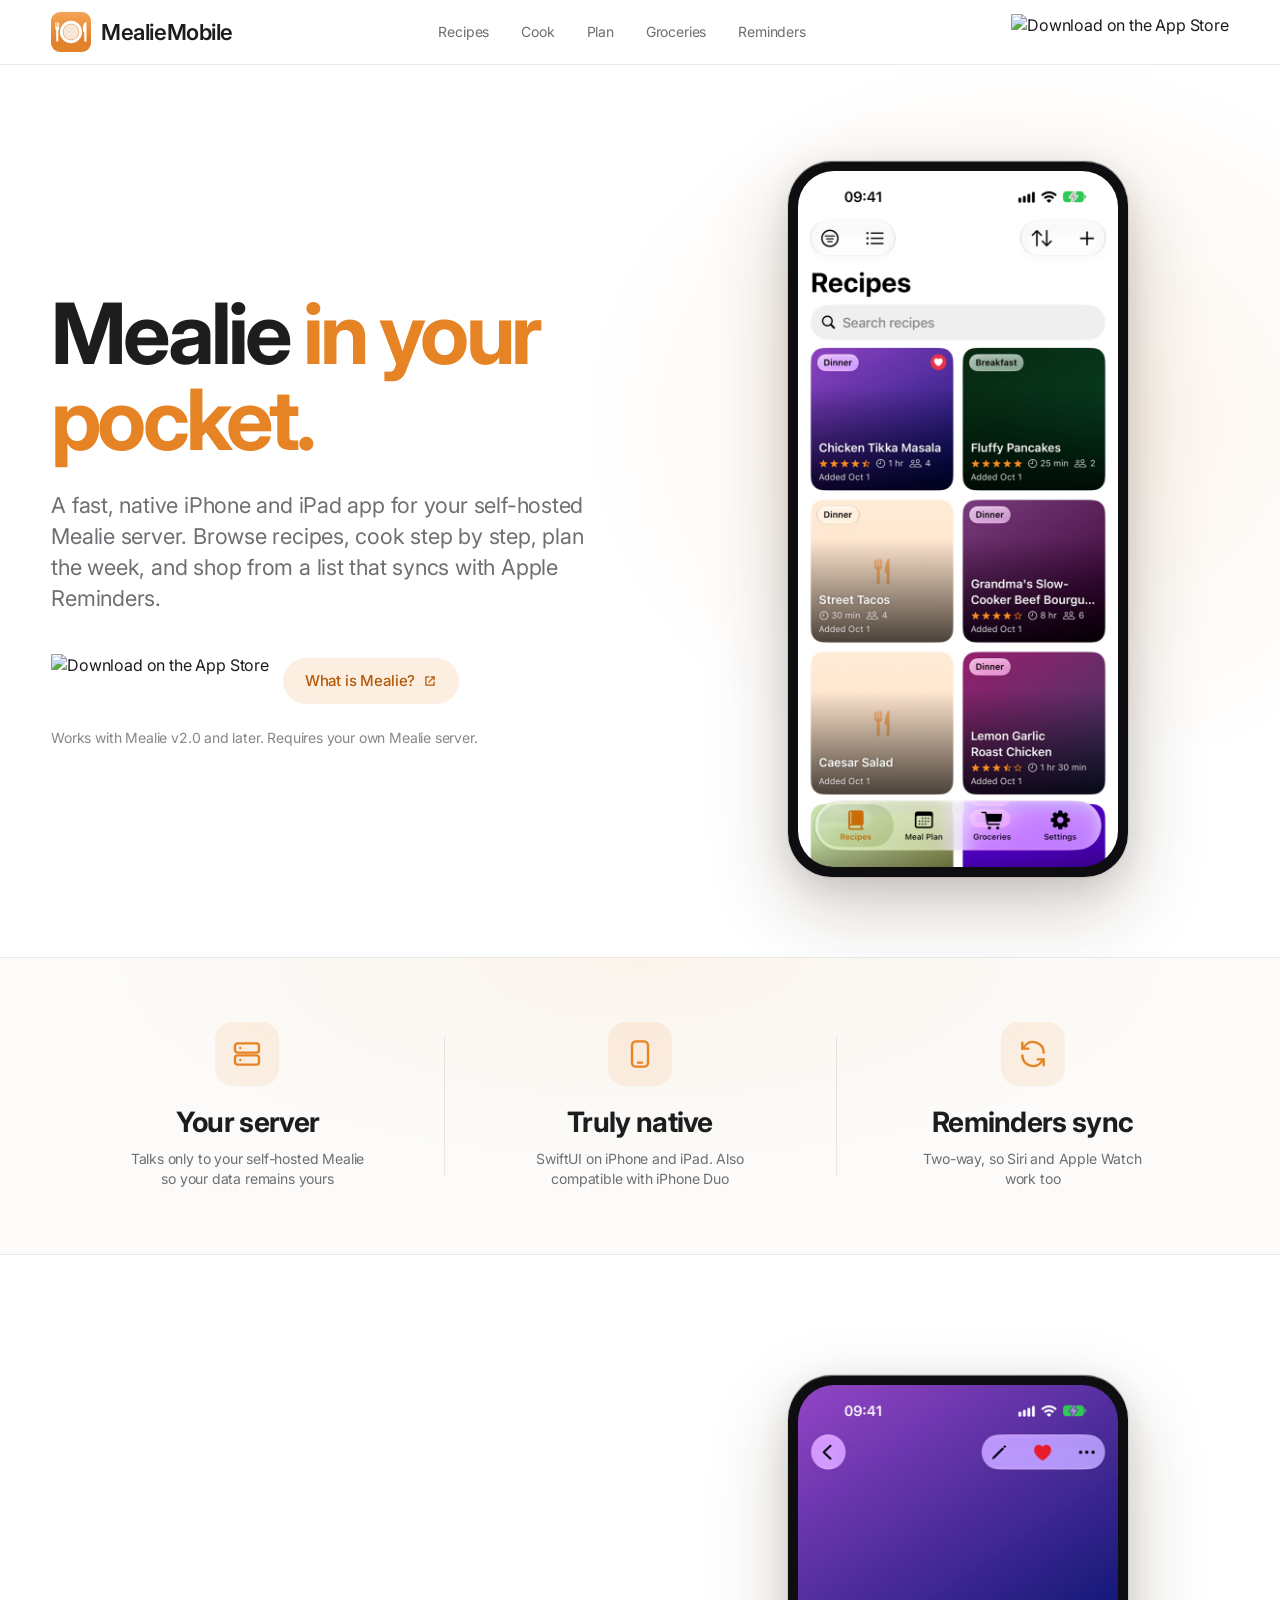
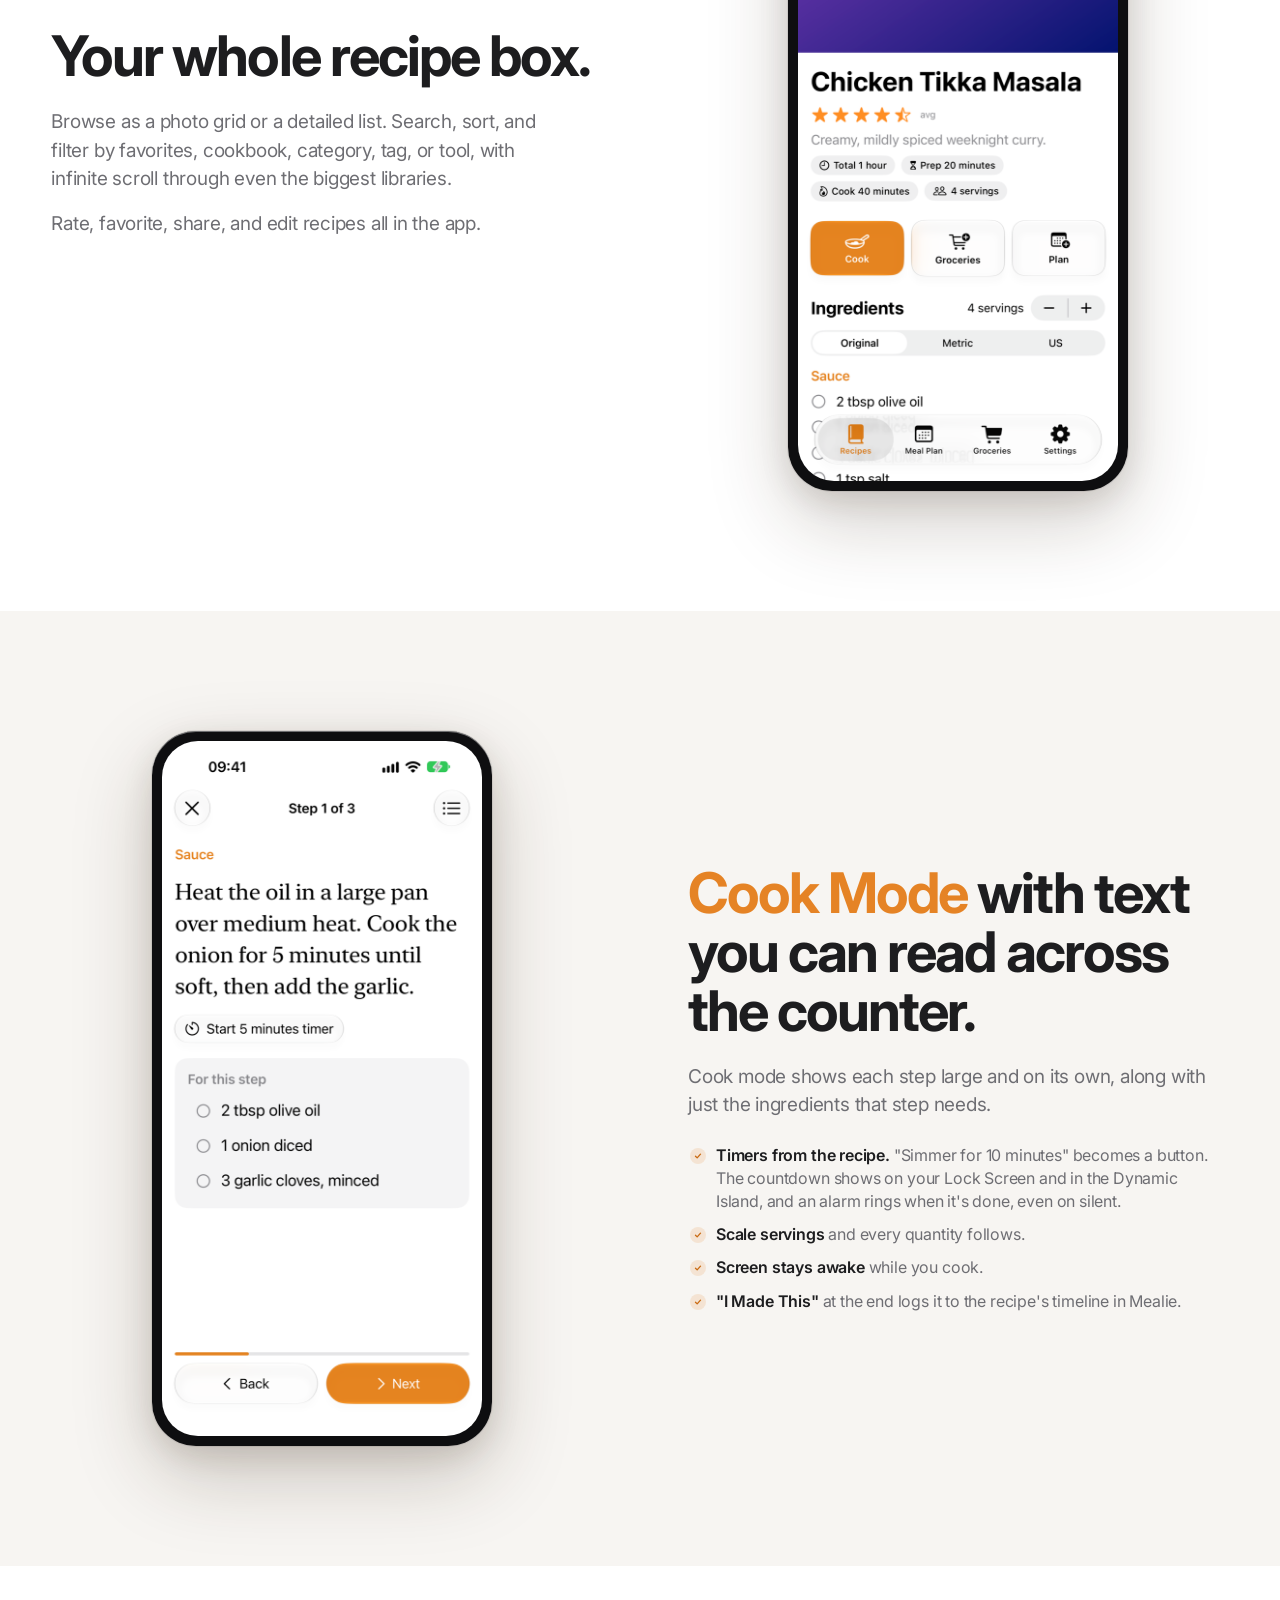
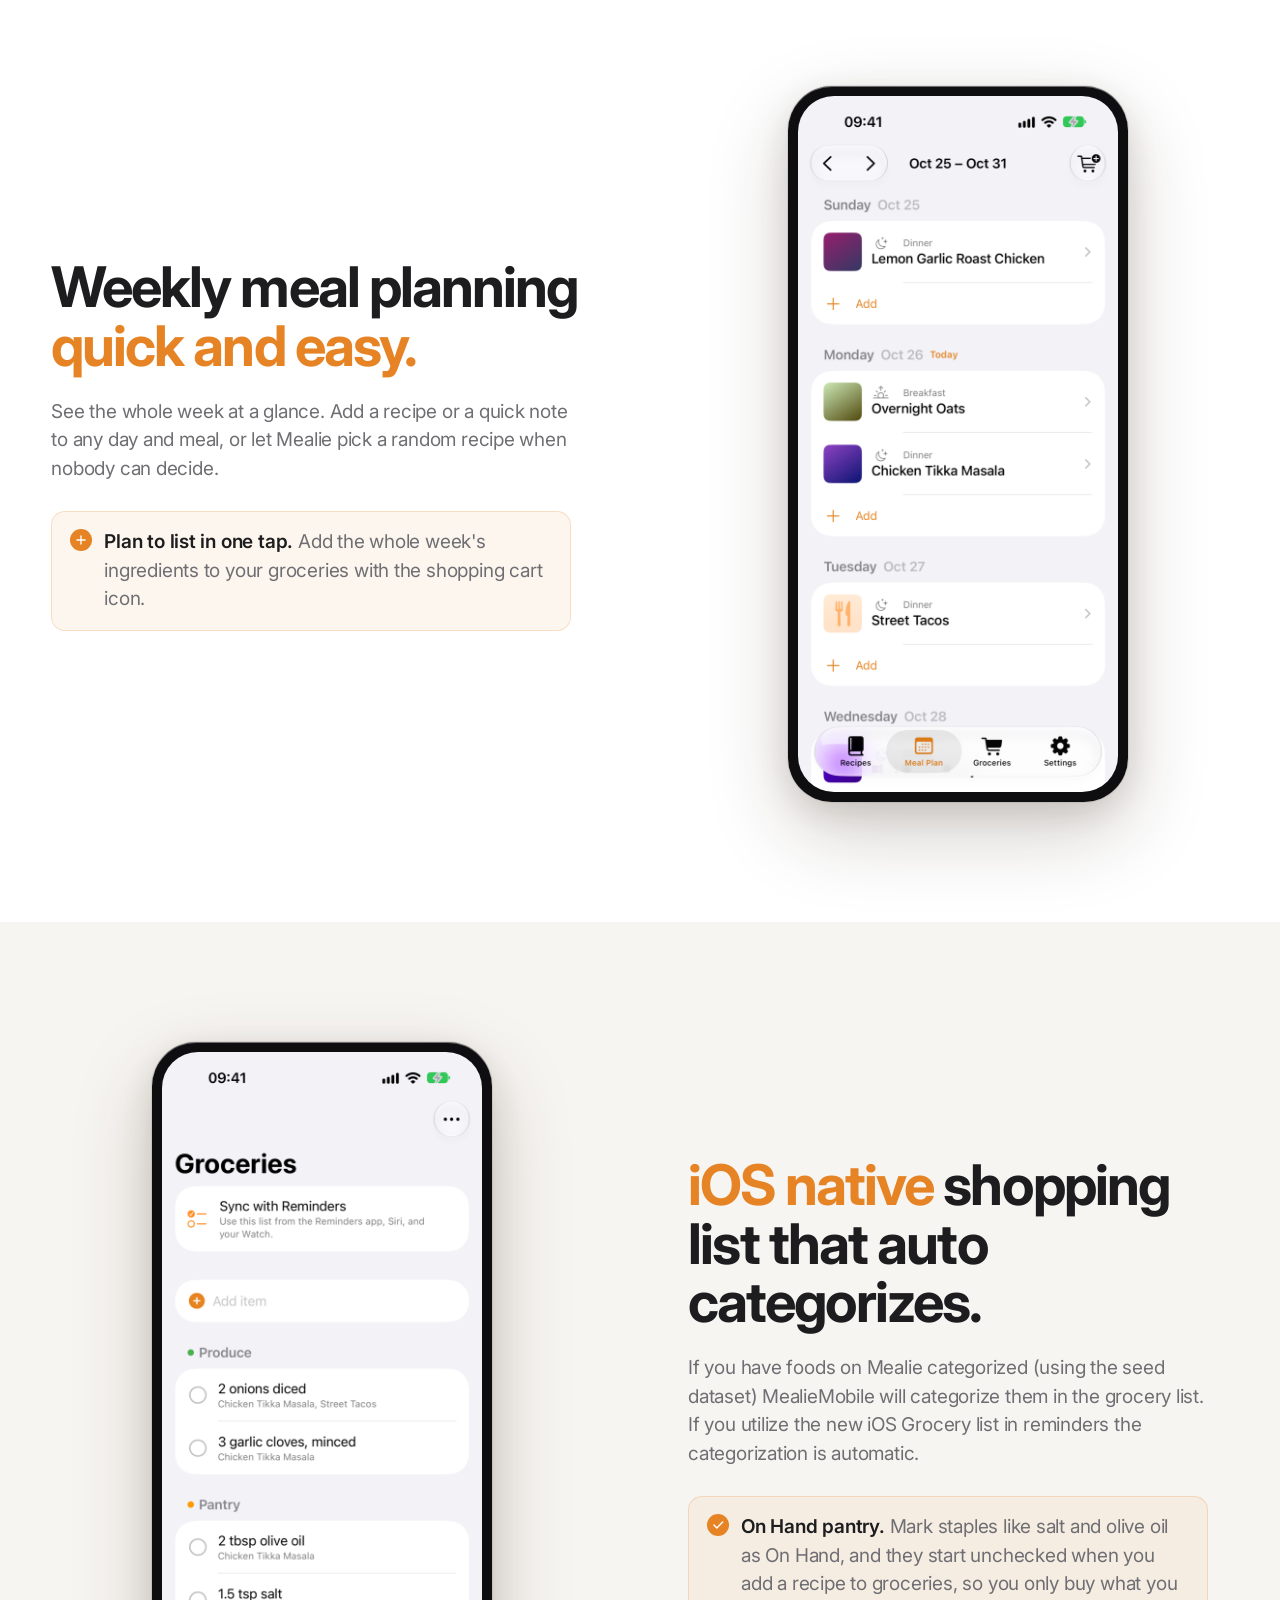
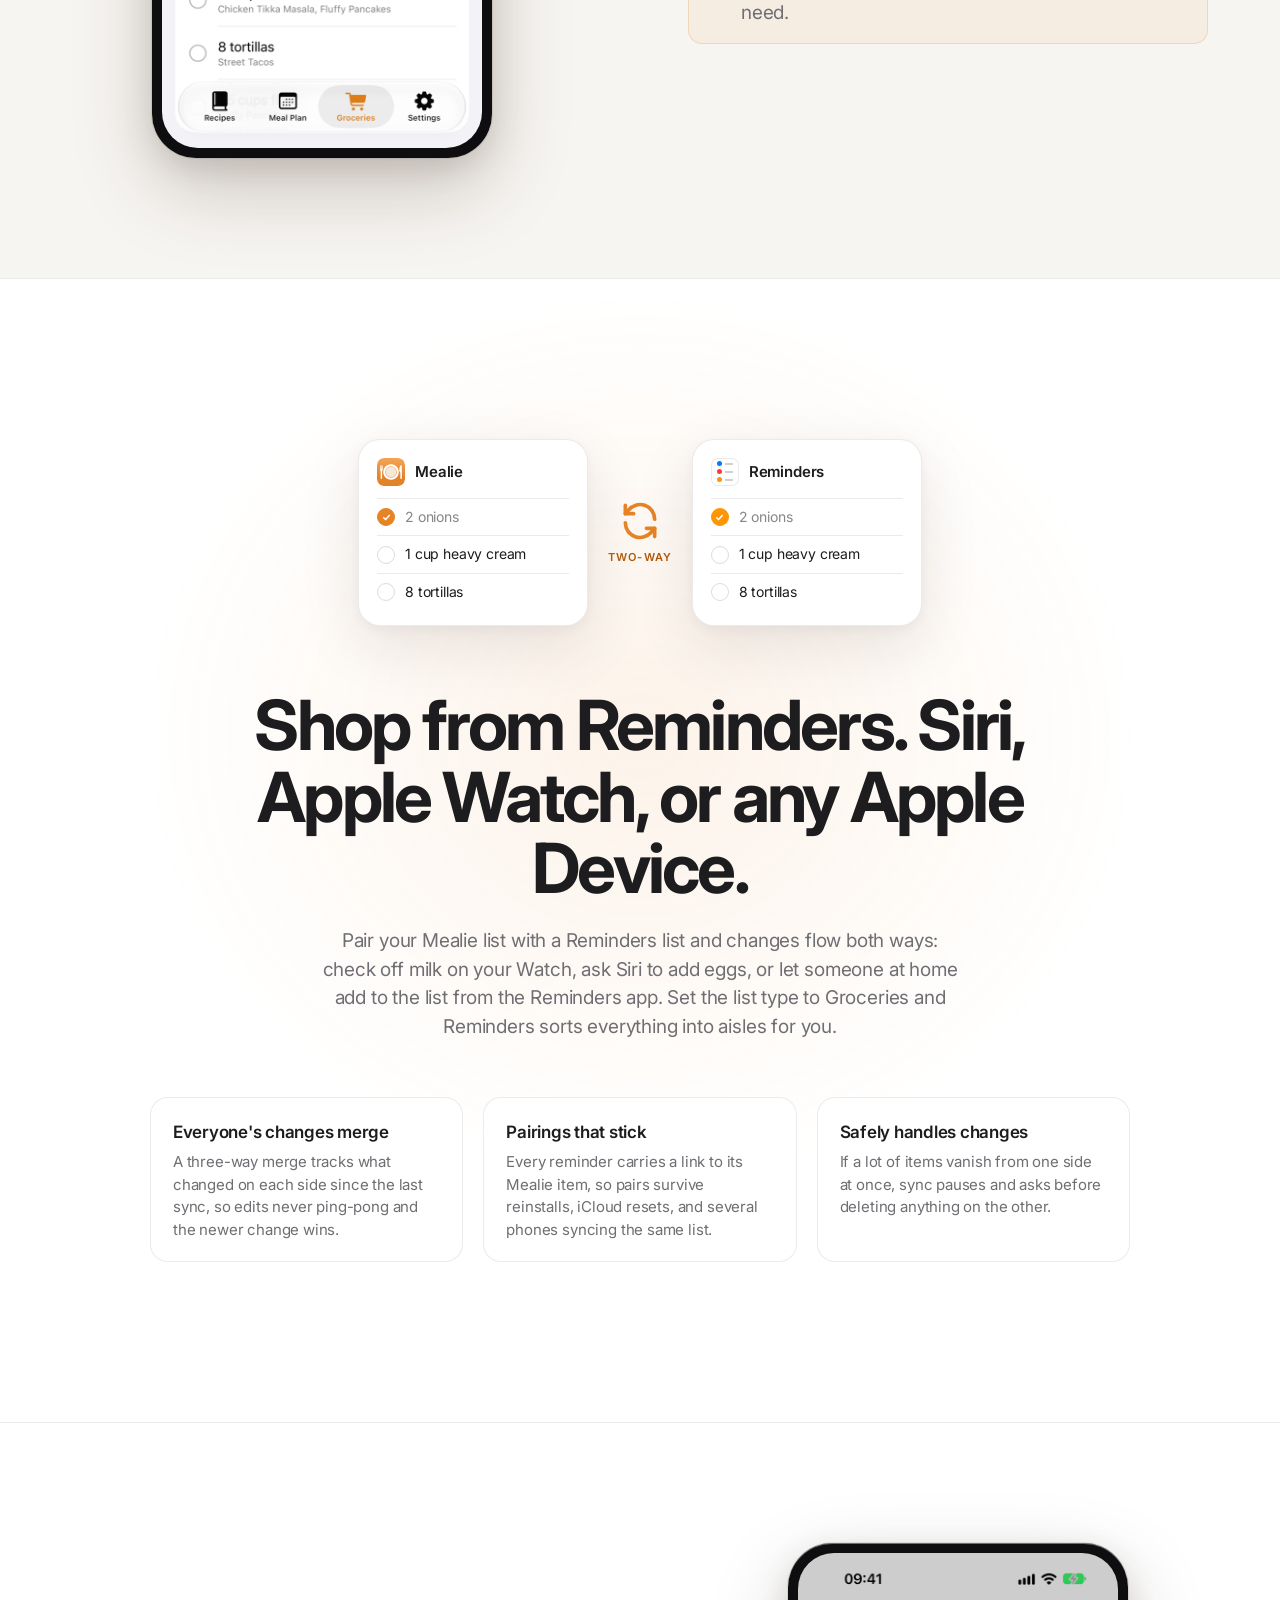
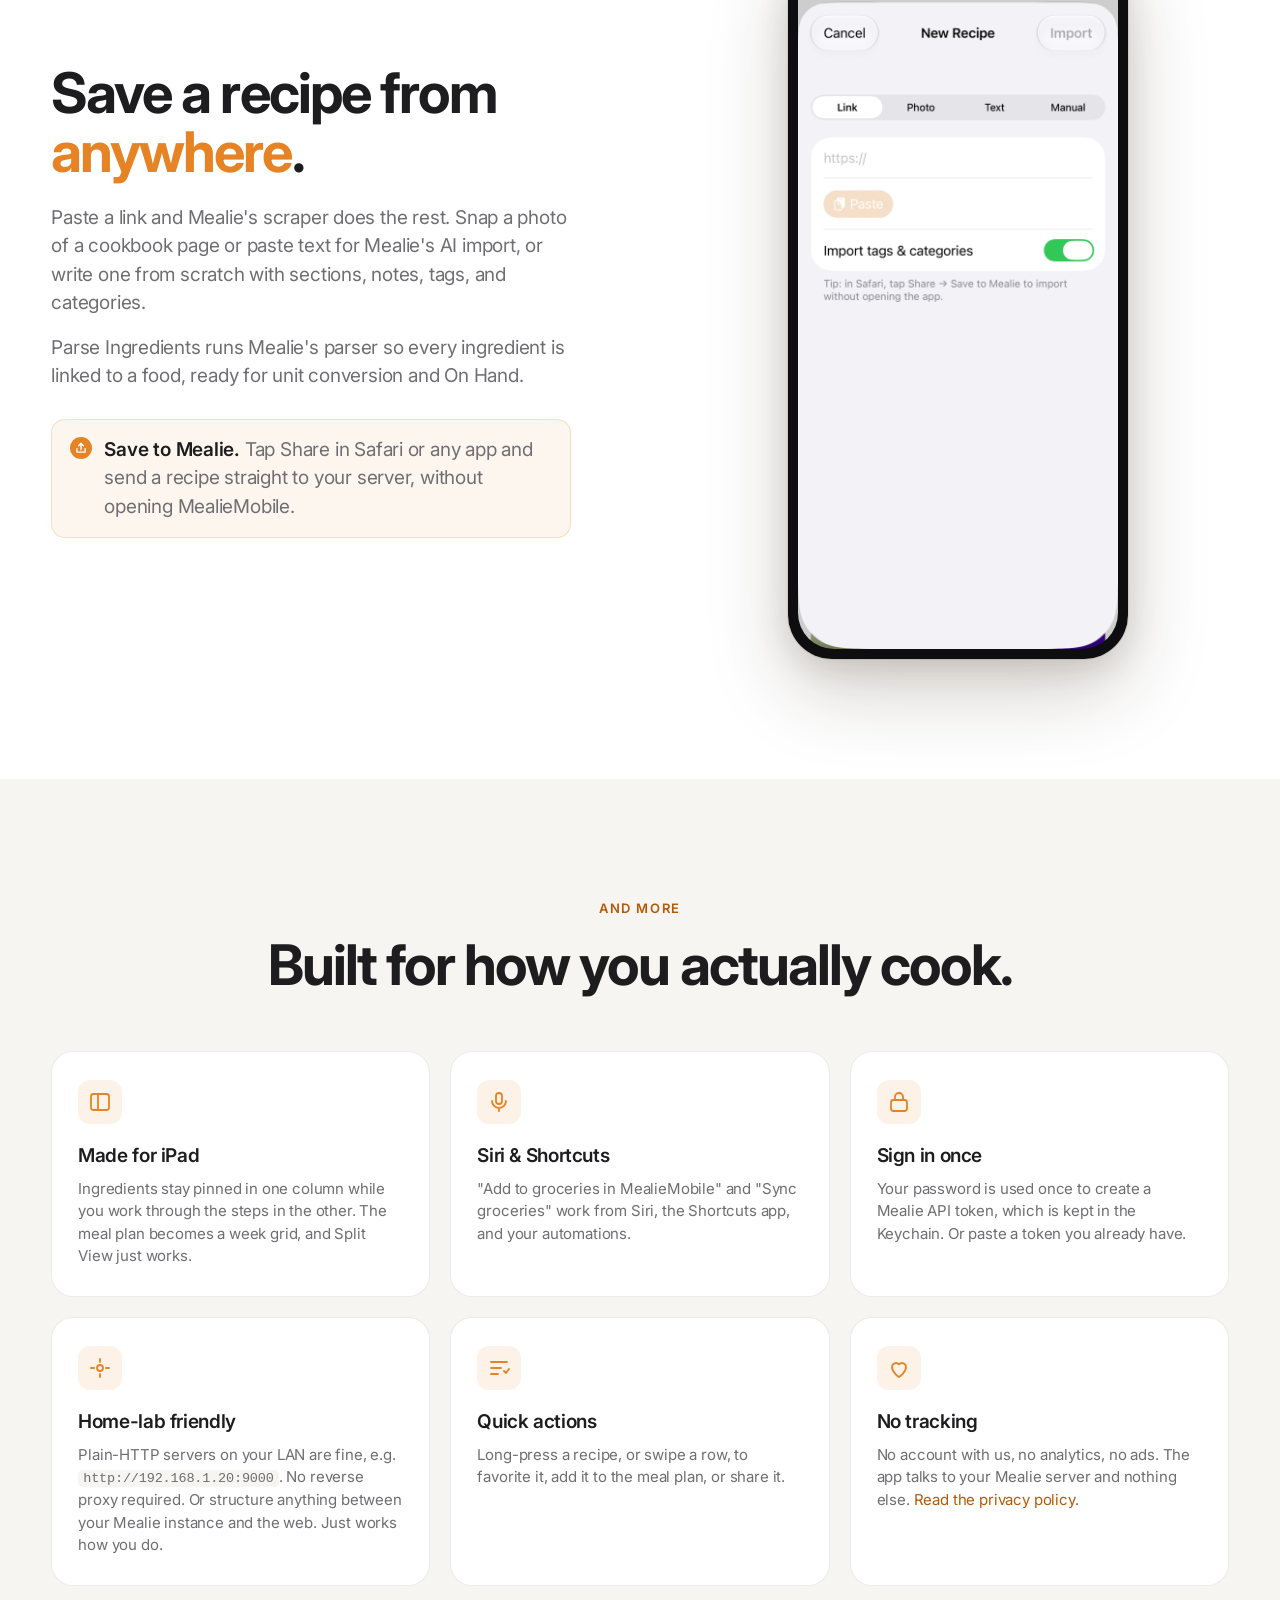
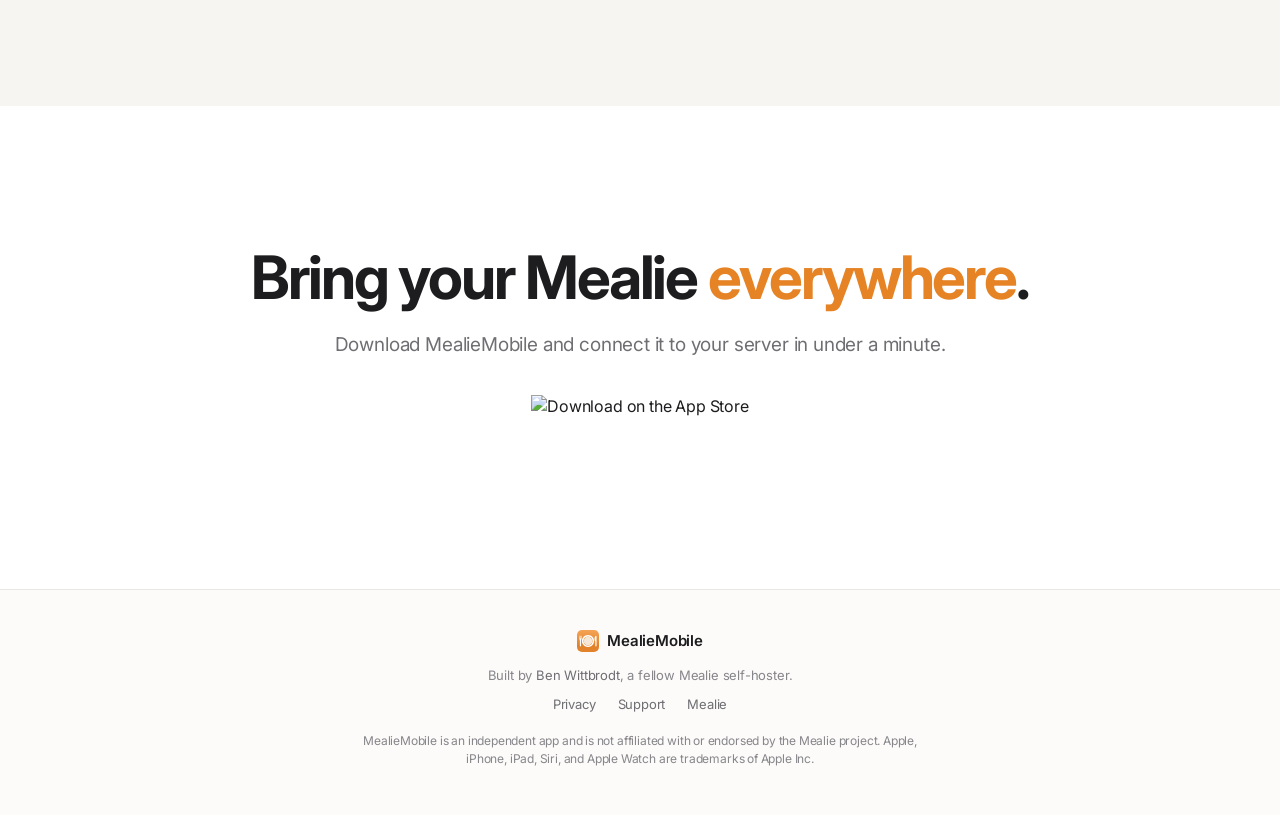
==== commit 97286393: "updates" ====
--- a/index.html
+++ b/index.html
@@ -4,7 +4,7 @@
 <head>
   <meta charset="UTF-8" />
   <meta name="viewport" content="width=device-width, initial-scale=1" />
-  <title>Mealie Mobile — Your Mealie Server, Native on iPhone</title>
+  <title>MealieMobile — Your Mealie Server, Native on iPhone</title>
   <meta name="description"
     content="A native iPhone and iPad app for your self-hosted Mealie server. Browse recipes, cook step by step, plan the week, and shop with a grocery list that syncs two ways with Apple Reminders." />
   <link rel="icon" href="mealie_icon.svg" type="image/svg+xml" />
@@ -24,7 +24,7 @@
     <div class="container nav-inner">
       <a class="logo" href="#">
         <img src="mealie_icon.svg" alt="" />
-        <span>Mealie Mobile</span>
+        <span>MealieMobile</span>
       </a>
       <div class="nav-links">
         <a href="#recipes">Recipes</a>
@@ -34,7 +34,7 @@
         <a href="#reminders">Reminders</a>
       </div>
       <!-- TODO: replace #download with the App Store URL once the listing is live (all badges on this page) -->
-      <a class="nav-cta" href="#download" aria-label="Download Mealie Mobile on the App Store">
+      <a class="nav-cta" href="#download" aria-label="Download MealieMobile on the App Store">
         <img src="https://tools.applemediaservices.com/api/badges/download-on-the-app-store/black/en-us?size=250x83"
           alt="Download on the App Store" />
       </a>
@@ -53,7 +53,7 @@
             plan the week, and shop from a list that syncs with Apple Reminders.
           </p>
           <div class="hero-actions">
-            <a class="app-store-badge" href="#download" aria-label="Download Mealie Mobile on the App Store">
+            <a class="app-store-badge" href="#download" aria-label="Download MealieMobile on the App Store">
               <img
                 src="https://tools.applemediaservices.com/api/badges/download-on-the-app-store/black/en-us?size=250x83"
                 alt="Download on the App Store" />
@@ -73,7 +73,7 @@
         <div class="hero-device">
           <div class="device-frame">
             <div class="device-screen">
-              <img src="screenshots/recipes.png" alt="Recipe library in Mealie Mobile"
+              <img src="screenshots/recipes.png" alt="Recipe library in MealieMobile"
                 onerror="this.style.display='none'" />
             </div>
           </div>
@@ -133,7 +133,7 @@
             or tool, with infinite scroll through even the biggest libraries.
           </p>
           <p>
-            Rate, favorite, comment, share, and edit recipes all in the app.
+            Rate, favorite, share, and edit recipes all in the app.
           </p>
           <!-- <div class="feature-callout">
             <div class="fc-icon" aria-hidden="true">
@@ -166,8 +166,8 @@
             Cook mode shows each step large and on its own, along with just the ingredients that step needs.
           </p>
           <ul class="feature-list">
-            <li><strong>Timers from the recipe.</strong> "Simmer for 10 minutes" becomes a button, with a
-              notification when it's done.</li>
+            <li><strong>Timers from the recipe.</strong> "Simmer for 10 minutes" becomes a button. The countdown
+              shows on your Lock Screen and in the Dynamic Island, and an alarm rings when it's done, even on silent.</li>
             <li><strong>Scale servings</strong> and every quantity follows.</li>
             <li><strong>Screen stays awake</strong> while you cook.</li>
             <li><strong>"I Made This"</strong> at the end logs it to the recipe's timeline in Mealie.</li>
@@ -328,7 +328,7 @@
               </svg>
             </div>
             <p><strong>Save to Mealie.</strong> Tap Share in Safari or any app and send a recipe straight to your
-              server, without opening Mealie Mobile.</p>
+              server, without opening MealieMobile.</p>
           </div>
         </div>
         <div class="feature-media">
@@ -371,7 +371,7 @@
               </svg>
             </div>
             <h3>Siri &amp; Shortcuts</h3>
-            <p>"Add to groceries in Mealie" and "Sync groceries" work from Siri, the Shortcuts app, and your
+            <p>"Add to groceries in MealieMobile" and "Sync groceries" work from Siri, the Shortcuts app, and your
               automations.</p>
           </div>
           <div class="card">
@@ -429,9 +429,9 @@
     <section id="download" class="cta">
       <div class="container">
         <h2>Bring your Mealie <span class="accent">everywhere</span>.</h2>
-        <p>Download Mealie Mobile and connect it to your server in under a minute.</p>
+        <p>Download MealieMobile and connect it to your server in under a minute.</p>
         <div class="cta-actions">
-          <a class="app-store-badge" href="#download" aria-label="Download Mealie Mobile on the App Store">
+          <a class="app-store-badge" href="#download" aria-label="Download MealieMobile on the App Store">
             <img src="https://tools.applemediaservices.com/api/badges/download-on-the-app-store/black/en-us?size=250x83"
               alt="Download on the App Store" />
           </a>
@@ -445,7 +445,7 @@
     <div class="container">
       <div class="footer-logo">
         <img src="mealie_icon.svg" alt="" />
-        <span>Mealie Mobile</span>
+        <span>MealieMobile</span>
       </div>
       <p>Built by <a href="https://benwittbrodt.com" target="_blank">Ben Wittbrodt</a>, a fellow Mealie self-hoster.</p>
       <div class="footer-links">
@@ -453,7 +453,7 @@
         <a href="support.html">Support</a>
         <a href="https://mealie.io" target="_blank" rel="noopener">Mealie</a>
       </div>
-      <p class="footer-legal">Mealie Mobile is an independent app and is not affiliated with or endorsed by the Mealie
+      <p class="footer-legal">MealieMobile is an independent app and is not affiliated with or endorsed by the Mealie
         project. Apple, iPhone, iPad, Siri, and Apple Watch are trademarks of Apple Inc.</p>
     </div>
   </footer>
